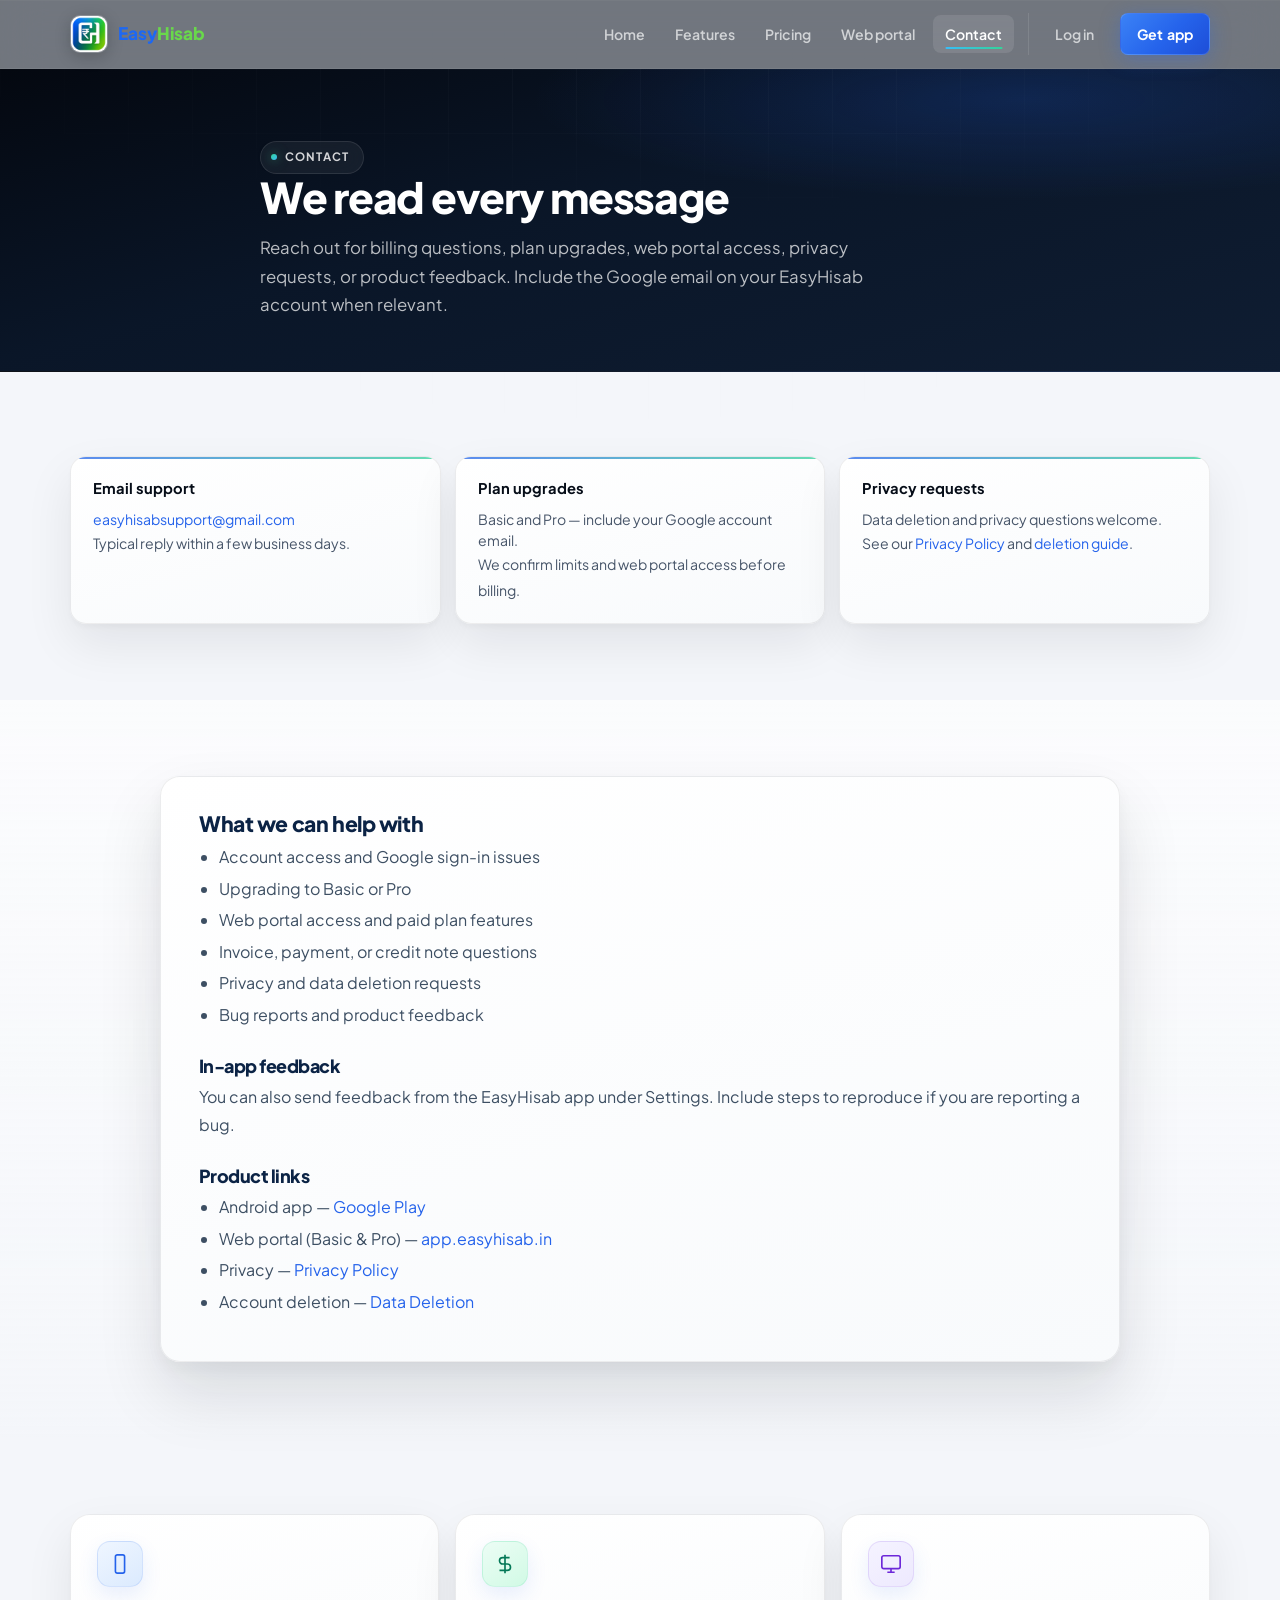
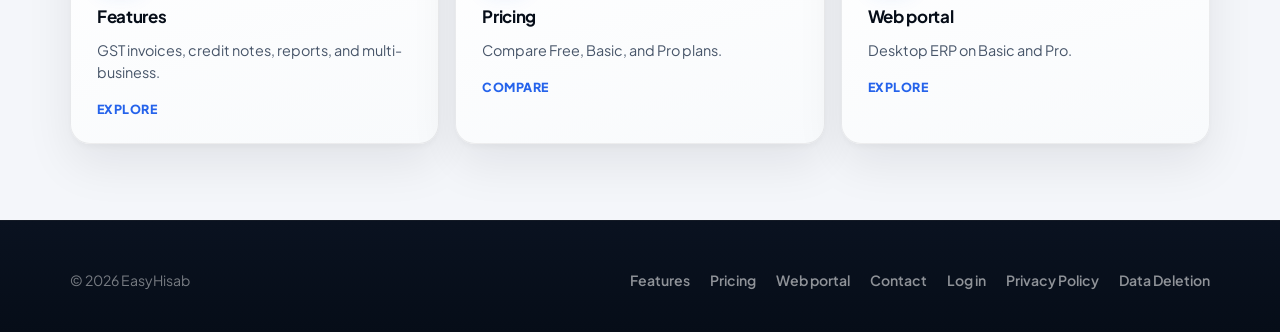
==== contact/index.html @ c4ecef11 "feat(site): add pricing, features, web portal, and contact marketing pages. Co-authored-by: Cursor <" ====
<!doctype html>
<html lang="en">
  <head>
    <meta charset="utf-8">
    <meta name="viewport" content="width=device-width, initial-scale=1">
    <title>Contact | EasyHisab — Support and sales</title>
    <meta
      name="description"
      content="Contact EasyHisab support for billing help, plan upgrades, web portal access, privacy requests, and product feedback."
    >
    <link rel="canonical" href="https://www.easyhisab.in/contact/">
    <meta property="og:site_name" content="EasyHisab">
    <meta property="og:url" content="https://www.easyhisab.in/contact/">
    <meta property="og:locale" content="en_IN">
    <meta property="og:title" content="Contact EasyHisab">
    <meta property="og:description" content="Support, upgrades, and feedback for EasyHisab GST billing.">
    <meta property="og:type" content="website">
    <meta property="og:image" content="https://www.easyhisab.in/assets/og-share.jpg">
    <link rel="icon" type="image/png" sizes="32x32" href="../assets/favicon-32.png">
    <link rel="icon" type="image/png" sizes="192x192" href="../assets/favicon.png">
    <link rel="apple-touch-icon" href="../assets/favicon.png">
    <meta name="theme-color" content="#060d18">
    <link rel="preconnect" href="https://fonts.googleapis.com">
    <link rel="preconnect" href="https://fonts.gstatic.com" crossorigin>
    <link
      href="https://fonts.googleapis.com/css2?family=Plus+Jakarta+Sans:ital,wght@0,400..800;1,400..800&display=swap"
      rel="stylesheet"
    >
    <link rel="stylesheet" href="../styles.css">
  </head>
  <body>
    <a class="skip-link" href="#main-content">Skip to main content</a>
    <header class="topbar">
      <div class="container topbar-inner">
        <div class="topbar-row">
          <a class="brand" href="../" aria-label="EasyHisab home">
            <span class="brand-mark">
              <img src="../assets/favicon.png" alt="">
            </span>
            <span class="brand-name" aria-hidden="true">
              <span class="brand-easy">Easy</span><span class="brand-hisab">Hisab</span>
            </span>
          </a>
          <button
            class="menu-toggle"
            type="button"
            aria-expanded="false"
            aria-controls="primary-nav"
            aria-label="Toggle navigation menu"
          >
            <span></span>
            <span></span>
            <span></span>
          </button>
        </div>
        <nav id="primary-nav" class="nav-links" aria-label="Primary">
          <a href="../">Home</a>
          <a href="../features/">Features</a>
          <a href="../pricing/">Pricing</a>
          <a href="../web-portal/">Web portal</a>
          <a href="../contact/" class="is-active" aria-current="page">Contact</a>
          <span class="nav-actions">
            <a class="nav-login" href="https://app.easyhisab.in/login">Log in</a>
            <a class="nav-cta" href="../#get-app">Get app</a>
          </span>
        </nav>
      </div>
    </header>

    <main id="main-content" class="marketing-page">
      <section class="page-hero">
        <div class="container page-hero-inner">
          <span class="eyebrow">Contact</span>
          <h1>We read every message</h1>
          <p class="page-hero-lead">
            Reach out for billing questions, plan upgrades, web portal access, privacy requests,
            or product feedback. Include the Google email on your EasyHisab account when relevant.
          </p>
        </div>
      </section>

      <section class="section">
        <div class="container info-card-grid">
          <article class="info-card">
            <strong>Email support</strong>
            <p>
              <a href="mailto:easyhisabsupport@gmail.com">easyhisabsupport@gmail.com</a>
            </p>
            <span>Typical reply within a few business days.</span>
          </article>
          <article class="info-card">
            <strong>Plan upgrades</strong>
            <p>Basic and Pro — include your Google account email.</p>
            <span>We confirm limits and web portal access before billing.</span>
          </article>
          <article class="info-card">
            <strong>Privacy requests</strong>
            <p>Data deletion and privacy questions welcome.</p>
            <span>See our <a href="../privacy-policy/">Privacy Policy</a> and <a href="../delete-account/">deletion guide</a>.</span>
          </article>
        </div>
      </section>

      <section class="section section--alt">
        <div class="container content-shell content-shell--wide">
          <h2>What we can help with</h2>
          <ul>
            <li>Account access and Google sign-in issues</li>
            <li>Upgrading to Basic or Pro</li>
            <li>Web portal access and paid plan features</li>
            <li>Invoice, payment, or credit note questions</li>
            <li>Privacy and data deletion requests</li>
            <li>Bug reports and product feedback</li>
          </ul>

          <h2>In-app feedback</h2>
          <p>
            You can also send feedback from the EasyHisab app under Settings. Include steps to reproduce
            if you are reporting a bug.
          </p>

          <h2>Product links</h2>
          <ul>
            <li>Android app — <a href="https://play.google.com/store/apps/details?id=com.easyhisab.billing">Google Play</a></li>
            <li>Web portal (Basic &amp; Pro) — <a href="https://app.easyhisab.in">app.easyhisab.in</a></li>
            <li>Privacy — <a href="../privacy-policy/">Privacy Policy</a></li>
            <li>Account deletion — <a href="../delete-account/">Data Deletion</a></li>
          </ul>
        </div>
      </section>

      <section class="section">
        <div class="container link-card-grid">
          <a class="link-card link-card--mobile" href="../features/">
            <span class="link-card-icon" aria-hidden="true">
              <svg viewBox="0 0 24 24" fill="none" stroke="currentColor" stroke-width="1.8"><rect x="7" y="2" width="10" height="20" rx="2"/><line x1="12" y1="18" x2="12" y2="18.01"/></svg>
            </span>
            <strong>Features</strong>
            <span>GST invoices, credit notes, reports, and multi-business.</span>
            <em class="link-card-arrow" aria-hidden="true">Explore</em>
          </a>
          <a class="link-card link-card--plans" href="../pricing/">
            <span class="link-card-icon" aria-hidden="true">
              <svg viewBox="0 0 24 24" fill="none" stroke="currentColor" stroke-width="1.8"><path d="M12 2v20M17 5H9.5a3.5 3.5 0 0 0 0 7h5a3.5 3.5 0 0 1 0 7H6"/></svg>
            </span>
            <strong>Pricing</strong>
            <span>Compare Free, Basic, and Pro plans.</span>
            <em class="link-card-arrow" aria-hidden="true">Compare</em>
          </a>
          <a class="link-card link-card--web" href="../web-portal/">
            <span class="link-card-icon" aria-hidden="true">
              <svg viewBox="0 0 24 24" fill="none" stroke="currentColor" stroke-width="1.8"><rect x="2" y="3" width="20" height="14" rx="2"/><line x1="8" y1="21" x2="16" y2="21"/><line x1="12" y1="17" x2="12" y2="21"/></svg>
            </span>
            <strong>Web portal</strong>
            <span>Desktop ERP on Basic and Pro.</span>
            <em class="link-card-arrow" aria-hidden="true">Explore</em>
          </a>
        </div>
      </section>
    </main>

    <footer>
      <div class="container footer-row">
        <span>&copy; <span id="year"></span> EasyHisab</span>
        <div class="footer-links">
          <a href="../features/">Features</a>
          <a href="../pricing/">Pricing</a>
          <a href="../web-portal/">Web portal</a>
          <a href="../contact/">Contact</a>
          <a href="https://app.easyhisab.in/login">Log in</a>
          <a href="../privacy-policy/">Privacy Policy</a>
          <a href="../delete-account/">Data Deletion</a>
        </div>
      </div>
    </footer>

    <script src="../js/site.js" defer></script>
  </body>
</html>
---- styles.css ----
:root {
  --bg: #f4f6fa;
  --bg-elevated: #fafbfc;
  --surface: #ffffff;
  --surface-muted: #f1f4f9;
  --text: #060d18;
  --muted: #475569;
  --subtle: #64748b;
  --border: rgba(6, 13, 24, 0.08);
  --border-strong: rgba(6, 13, 24, 0.12);
  --ink: #060d18;
  --navy: #0a1628;
  --navy-mid: #111f35;
  --primary: #2563eb;
  --primary-strong: #1e40af;
  --primary-soft: #eff6ff;
  --accent: #38bdf8;
  --accent-mint: #34d399;
  --green: #10b981;
  --green-soft: #ecfdf5;
  --gold: #d4a853;
  --radius-sm: 8px;
  --radius-md: 12px;
  --radius-lg: 16px;
  --radius-xl: 20px;
  --shadow-sm: 0 1px 2px rgba(6, 13, 24, 0.04), 0 8px 24px rgba(6, 13, 24, 0.04);
  --shadow-md: 0 4px 6px rgba(6, 13, 24, 0.03), 0 20px 48px rgba(6, 13, 24, 0.08);
  --shadow-lg: 0 8px 16px rgba(6, 13, 24, 0.04), 0 32px 64px rgba(6, 13, 24, 0.12);
  --shadow-glow: 0 0 0 1px rgba(255, 255, 255, 0.06) inset, 0 24px 80px rgba(37, 99, 235, 0.18);
  --shadow: var(--shadow-lg);
  --ease-premium: cubic-bezier(0.16, 1, 0.3, 1);
  --font-display: "Plus Jakarta Sans", Inter, system-ui, sans-serif;
}

*,
*::before,
*::after {
  box-sizing: border-box;
}

::selection {
  background: rgba(21, 96, 212, 0.2);
  color: var(--text);
}

@media (prefers-reduced-motion: no-preference) {
  html {
    scroll-behavior: smooth;
  }

  .btn:hover,
  .feature-card:hover {
    transform: translateY(-2px);
  }

  .btn-primary:hover {
    box-shadow:
      0 18px 36px rgba(21, 96, 212, 0.32),
      0 0 0 1px rgba(255, 255, 255, 0.12) inset;
  }
}

body {
  position: relative;
  margin: 0;
  font-family: var(--font-display);
  background: var(--bg);
  color: var(--text);
  line-height: 1.62;
  -webkit-font-smoothing: antialiased;
  text-rendering: optimizeLegibility;
}

body::before {
  content: "";
  position: fixed;
  inset: 0;
  pointer-events: none;
  z-index: -1;
  opacity: 0.35;
  background-image:
    linear-gradient(rgba(6, 13, 24, 0.025) 1px, transparent 1px),
    linear-gradient(90deg, rgba(6, 13, 24, 0.025) 1px, transparent 1px);
  background-size: 72px 72px;
  mask-image: radial-gradient(ellipse 90% 70% at 50% 0%, #000 20%, transparent 100%);
}

/* Keyboard-only: first Tab lands here; link is off-screen until :focus-visible. */
.skip-link {
  position: absolute;
  left: -9999px;
  top: auto;
  z-index: 100;
  width: 1px;
  height: 1px;
  margin: 0;
  padding: 0;
  overflow: hidden;
  clip-path: inset(50%);
  white-space: nowrap;
  border: 0;
}

.skip-link:focus {
  outline: none;
}

.skip-link:focus-visible {
  left: 12px;
  top: 12px;
  width: auto;
  height: auto;
  margin: 0;
  padding: 10px 16px;
  overflow: visible;
  clip-path: none;
  white-space: normal;
  border-radius: var(--radius-sm);
  background: var(--primary-strong);
  color: #ffffff;
  font-weight: 700;
  font-size: 0.88rem;
  box-shadow: var(--shadow-md);
  outline: 3px solid rgba(255, 255, 255, 0.95);
  outline-offset: 2px;
}

a {
  color: var(--primary);
  text-decoration: none;
}

a:hover {
  text-decoration: underline;
}

a:focus-visible,
button:focus-visible {
  outline: 3px solid rgba(21, 96, 212, 0.38);
  outline-offset: 3px;
  border-radius: var(--radius-sm);
}

.container {
  width: min(1140px, calc(100% - 40px));
  margin: 0 auto;
}

.topbar {
  position: sticky;
  top: 0;
  z-index: 20;
  background: rgba(6, 13, 24, 0.55);
  border-bottom: 1px solid rgba(255, 255, 255, 0.06);
  backdrop-filter: blur(20px) saturate(1.4);
  box-shadow: 0 1px 0 rgba(255, 255, 255, 0.04) inset;
  transition:
    background 0.35s var(--ease-premium),
    box-shadow 0.35s var(--ease-premium),
    border-color 0.25s ease;
}

.topbar.is-scrolled {
  background: rgba(6, 13, 24, 0.92);
  border-bottom-color: rgba(255, 255, 255, 0.08);
  box-shadow:
    0 1px 0 rgba(255, 255, 255, 0.06) inset,
    0 16px 48px rgba(0, 0, 0, 0.24);
}

.topbar-inner {
  min-height: 68px;
  display: flex;
  align-items: center;
  justify-content: space-between;
  gap: 16px;
}

.topbar-row {
  width: auto;
  display: flex;
  align-items: center;
  justify-content: flex-start;
  gap: 12px;
}

.brand {
  display: inline-flex;
  align-items: center;
  gap: 10px;
  color: #ffffff;
}

.brand:hover {
  text-decoration: none;
}

.brand-mark {
  width: 38px;
  height: 38px;
  display: inline-grid;
  place-items: center;
  border-radius: 10px;
  overflow: hidden;
  background: rgba(255, 255, 255, 0.08);
  border: 1px solid rgba(255, 255, 255, 0.1);
  box-shadow: 0 4px 16px rgba(0, 0, 0, 0.2);
}

.brand-mark img {
  width: 100%;
  height: 100%;
  object-fit: contain;
}

.brand-name {
  font-size: 1.08rem;
  font-weight: 900;
  line-height: 1;
}

.brand-easy {
  color: #1d68f3;
}

.brand-hisab {
  color: #69d84b;
}

.menu-toggle {
  display: none;
  width: 42px;
  height: 42px;
  align-items: center;
  justify-content: center;
  flex-direction: column;
  gap: 5px;
  border-radius: var(--radius-sm);
  border: 1px solid rgba(255, 255, 255, 0.12);
  background: rgba(255, 255, 255, 0.06);
  cursor: pointer;
  transition: background 0.2s ease, border-color 0.2s ease, box-shadow 0.2s ease;
}

.menu-toggle:hover {
  background: rgba(255, 255, 255, 0.1);
  box-shadow: 0 4px 16px rgba(0, 0, 0, 0.15);
}

.menu-toggle span {
  width: 18px;
  height: 2px;
  border-radius: 999px;
  background: rgba(255, 255, 255, 0.92);
}

.nav-links {
  width: auto;
  display: flex;
  align-items: center;
  justify-content: flex-start;
  gap: 4px 6px;
  font-size: 0.88rem;
  font-weight: 600;
}

.nav-links a {
  position: relative;
  padding: 8px 12px;
  color: rgba(255, 255, 255, 0.68);
  border-radius: 8px;
  transition: color 0.2s ease, background 0.2s ease;
}

.nav-links a:hover {
  color: #ffffff;
  text-decoration: none;
  background: rgba(255, 255, 255, 0.08);
}

.nav-links a.nav-cta {
  margin-left: 6px;
  padding: 9px 16px;
  color: #ffffff;
  background: linear-gradient(135deg, #3b82f6 0%, #2563eb 55%, #1d4ed8 100%);
  border: 1px solid rgba(255, 255, 255, 0.12);
  box-shadow: 0 4px 20px rgba(37, 99, 235, 0.35);
  font-weight: 700;
  letter-spacing: 0.01em;
}

.nav-links a.nav-cta:hover {
  background: linear-gradient(135deg, #60a5fa 0%, #3b82f6 55%, #2563eb 100%);
  box-shadow: 0 8px 28px rgba(37, 99, 235, 0.45);
}

.nav-links a.nav-cta::after {
  display: none;
}

.nav-actions {
  display: inline-flex;
  align-items: center;
  gap: 8px;
  margin-left: 8px;
  padding-left: 14px;
  border-left: 1px solid rgba(255, 255, 255, 0.1);
}

.nav-login {
  padding: 8px 12px;
  color: rgba(255, 255, 255, 0.82);
  font-weight: 600;
}

.nav-login:hover {
  color: #ffffff;
  background: rgba(255, 255, 255, 0.06);
}

.nav-login::after {
  display: none;
}

@media (prefers-reduced-motion: no-preference) {
  .nav-links a::after {
    content: "";
    position: absolute;
    left: 50%;
    bottom: 4px;
    width: 0;
    height: 2px;
    border-radius: 99px;
    background: linear-gradient(90deg, var(--accent), var(--accent-mint));
    transform: translateX(-50%);
    transition: width 0.22s ease;
  }

  .nav-links a:hover::after,
  .nav-links a.is-active::after {
    width: calc(100% - 24px);
  }

  .nav-links a.nav-cta::after,
  .nav-links a.nav-login::after {
    display: none;
  }
}

.nav-links a.is-active {
  color: #ffffff;
  background: rgba(255, 255, 255, 0.1);
}

.hero {
  position: relative;
  min-height: calc(100vh - 68px);
  overflow: hidden;
  isolation: isolate;
  display: grid;
  align-items: center;
  background:
    radial-gradient(ellipse 90% 70% at 85% 15%, rgba(37, 99, 235, 0.22), transparent 55%),
    radial-gradient(ellipse 60% 50% at 10% 90%, rgba(52, 211, 153, 0.1), transparent 50%),
    radial-gradient(ellipse 40% 30% at 50% 50%, rgba(56, 189, 248, 0.06), transparent 60%),
    linear-gradient(165deg, #040810 0%, #0a1628 38%, #0f1d32 72%, #0a1220 100%);
  border-bottom: 1px solid rgba(255, 255, 255, 0.04);
}

.hero::before {
  content: "";
  position: absolute;
  pointer-events: none;
  inset: 0;
  background-image:
    linear-gradient(rgba(255, 255, 255, 0.03) 1px, transparent 1px),
    linear-gradient(90deg, rgba(255, 255, 255, 0.03) 1px, transparent 1px);
  background-size: 64px 64px;
  mask-image: radial-gradient(ellipse 80% 60% at 50% 30%, #000 10%, transparent 75%);
  z-index: 0;
}

.hero::after {
  content: "";
  position: absolute;
  inset: auto 0 0;
  height: 160px;
  background: linear-gradient(180deg, transparent, var(--bg));
  z-index: 1;
}

.hero-content {
  position: relative;
  z-index: 2;
  padding: 80px 0 96px;
}

.hero-content > * {
  max-width: 670px;
}

.eyebrow {
  display: inline-flex;
  align-items: center;
  gap: 8px;
  width: fit-content;
  min-height: 32px;
  padding: 6px 14px 6px 10px;
  border-radius: 999px;
  background: rgba(255, 255, 255, 0.06);
  border: 1px solid rgba(255, 255, 255, 0.1);
  color: rgba(255, 255, 255, 0.82);
  font-size: 0.72rem;
  font-weight: 700;
  letter-spacing: 0.1em;
  text-transform: uppercase;
  backdrop-filter: blur(12px);
}

.eyebrow::before {
  content: "";
  width: 6px;
  height: 6px;
  border-radius: 50%;
  background: linear-gradient(135deg, var(--accent-mint), var(--accent));
  box-shadow: 0 0 12px rgba(52, 211, 153, 0.6);
}

.section-kicker {
  display: block;
  width: fit-content;
  margin-bottom: 12px;
  padding: 0;
  background: none;
  border: none;
  box-shadow: none;
  color: var(--primary);
  font-size: 0.72rem;
  font-weight: 800;
  letter-spacing: 0.14em;
  text-transform: uppercase;
}

.headline-accent {
  background: linear-gradient(135deg, #93c5fd 0%, #34d399 50%, #67e8f9 100%);
  -webkit-background-clip: text;
  background-clip: text;
  color: transparent;
}

.hero h1 {
  color: #ffffff;
}

.hero p {
  color: rgba(255, 255, 255, 0.72);
  font-size: 1.08rem;
  line-height: 1.7;
}

h1 {
  margin-bottom: 20px;
  color: var(--ink);
  font-size: clamp(2.35rem, 6.2vw, 3.65rem);
  line-height: 1.02;
  letter-spacing: -0.035em;
  font-weight: 800;
  max-width: 780px;
  text-wrap: balance;
}

h2 {
  margin-bottom: 14px;
  color: var(--ink);
  font-size: clamp(1.65rem, 3.6vw, 2.55rem);
  line-height: 1.06;
  letter-spacing: -0.028em;
  font-weight: 800;
  text-wrap: balance;
}

h3 {
  margin-bottom: 8px;
  color: #102033;
  font-size: 1.08rem;
  line-height: 1.28;
  font-weight: 700;
}

.hero p,
.section-head p,
.workflow p,
.reports-band p,
.final-cta p {
  font-size: 1.05rem;
  max-width: 62ch;
  line-height: 1.65;
}

.section-head p,
.workflow p,
.final-cta p {
  color: var(--muted);
}

.section-head > p {
  max-width: 56ch;
}

.cta-row {
  margin-top: 28px;
  display: flex;
  flex-wrap: wrap;
  align-items: center;
  gap: 12px;
}

/* Official Google Play badge — do not crop, recolor, or distort (Google brand guidelines). */
.play-badge-link {
  display: inline-block;
  line-height: 0;
  border-radius: var(--radius-sm);
  transition: opacity 0.2s ease;
}

.play-badge-link:hover {
  text-decoration: none;
  opacity: 0.92;
}

.play-badge-link:focus-visible {
  outline: 3px solid rgba(21, 96, 212, 0.38);
  outline-offset: 4px;
}

.play-badge {
  display: block;
  height: 60px;
  width: auto;
  max-width: min(100%, 200px);
}

.btn {
  display: inline-flex;
  align-items: center;
  justify-content: center;
  min-height: 48px;
  padding: 12px 22px;
  border-radius: var(--radius-md);
  border: 1px solid transparent;
  font-weight: 700;
  font-size: 0.95rem;
  letter-spacing: 0.01em;
  transition:
    transform 0.2s cubic-bezier(0.22, 1, 0.36, 1),
    box-shadow 0.2s ease,
    background 0.2s ease,
    border-color 0.2s ease;
}

.btn:hover {
  text-decoration: none;
}

.btn-primary {
  color: #ffffff;
  background: linear-gradient(135deg, #3b82f6 0%, #2563eb 50%, #1d4ed8 100%);
  box-shadow:
    0 4px 16px rgba(37, 99, 235, 0.4),
    0 0 0 1px rgba(255, 255, 255, 0.1) inset;
}

.btn-secondary {
  color: #ffffff;
  background: rgba(255, 255, 255, 0.06);
  border-color: rgba(255, 255, 255, 0.14);
  box-shadow: 0 4px 20px rgba(0, 0, 0, 0.15);
  backdrop-filter: blur(8px);
}

.btn-secondary:hover {
  background: rgba(255, 255, 255, 0.1);
  border-color: rgba(255, 255, 255, 0.22);
}

.section .btn-secondary,
.content-shell .btn-secondary,
.pricing-card .btn-secondary,
.cta-band .btn-secondary,
.marketing-page .page-hero-actions .btn-secondary {
  color: var(--primary-strong);
  background: var(--surface);
  border-color: var(--border-strong);
  box-shadow: var(--shadow-sm);
  backdrop-filter: none;
}

.section .btn-secondary:hover,
.content-shell .btn-secondary:hover,
.pricing-card .btn-secondary:hover,
.marketing-page .page-hero-actions .btn-secondary:hover {
  background: var(--primary-soft);
  border-color: rgba(37, 99, 235, 0.2);
}

.hero-points {
  margin-top: 28px;
  display: flex;
  flex-wrap: wrap;
  gap: 10px;
}

.hero-points span {
  min-height: 34px;
  display: inline-flex;
  align-items: center;
  padding: 7px 14px;
  color: rgba(255, 255, 255, 0.78);
  background: rgba(255, 255, 255, 0.05);
  border: 1px solid rgba(255, 255, 255, 0.08);
  border-radius: 999px;
  font-size: 0.78rem;
  font-weight: 600;
  letter-spacing: 0.01em;
  backdrop-filter: blur(10px);
}

.trust-ledger {
  position: relative;
  z-index: 3;
  margin-top: -48px;
}

.ledger-grid {
  display: grid;
  grid-template-columns: repeat(4, minmax(0, 1fr));
  gap: 14px;
}

.ledger-card {
  position: relative;
  min-width: 0;
  padding: 22px 22px 24px;
  background: linear-gradient(165deg, #ffffff 0%, #f8fafc 100%);
  border: 1px solid rgba(6, 13, 24, 0.07);
  border-radius: var(--radius-lg);
  box-shadow: var(--shadow-md);
  transition:
    transform 0.28s var(--ease-premium),
    box-shadow 0.28s ease,
    border-color 0.22s ease;
}

.ledger-card::after {
  content: "";
  position: absolute;
  inset: 0;
  border-radius: inherit;
  background: linear-gradient(135deg, rgba(37, 99, 235, 0.04), transparent 55%);
  pointer-events: none;
}

.ledger-card:hover {
  transform: translateY(-3px);
  box-shadow: var(--shadow-lg);
  border-color: rgba(37, 99, 235, 0.14);
}

.ledger-icon {
  display: inline-flex;
  align-items: center;
  justify-content: center;
  width: 44px;
  height: 44px;
  margin-bottom: 16px;
  border-radius: 13px;
  color: var(--primary);
  background: linear-gradient(145deg, #eff6ff, #dbeafe);
  border: 1px solid rgba(37, 99, 235, 0.12);
  box-shadow: 0 8px 20px rgba(37, 99, 235, 0.12);
}

.ledger-icon svg {
  width: 22px;
  height: 22px;
}

.ledger-icon--mint {
  color: #059669;
  background: linear-gradient(145deg, #ecfdf5, #d1fae5);
  border-color: rgba(16, 185, 129, 0.15);
  box-shadow: 0 8px 20px rgba(16, 185, 129, 0.12);
}

.ledger-icon--violet {
  color: #6d28d9;
  background: linear-gradient(145deg, #f5f3ff, #ede9fe);
  border-color: rgba(109, 40, 217, 0.12);
  box-shadow: 0 8px 20px rgba(109, 40, 217, 0.1);
}

.ledger-icon--gold {
  color: #b45309;
  background: linear-gradient(145deg, #fffbeb, #fef3c7);
  border-color: rgba(180, 83, 9, 0.12);
  box-shadow: 0 8px 20px rgba(180, 83, 9, 0.1);
}

.ledger-kicker,
.ledger-card span.ledger-kicker {
  display: block;
  margin-bottom: 8px;
  color: var(--primary);
  font-size: 0.68rem;
  font-weight: 800;
  letter-spacing: 0.12em;
  text-transform: uppercase;
}

.ledger-card strong {
  display: block;
  color: var(--ink);
  font-size: 1.02rem;
  line-height: 1.25;
  letter-spacing: -0.02em;
}

.ledger-card small {
  display: block;
  margin-top: 8px;
  color: var(--muted);
  font-size: 0.84rem;
  line-height: 1.45;
}

.hero-scene {
  position: absolute;
  right: max(18px, calc((100vw - 1140px) / 2));
  bottom: 22px;
  width: min(430px, 36vw);
  z-index: 1;
  will-change: transform;
  filter: drop-shadow(0 32px 64px rgba(0, 0, 0, 0.45));
}

@media (prefers-reduced-motion: reduce) {
  .hero-scene {
    will-change: auto;
  }
}

html.motion-safe .reveal-on-scroll {
  opacity: 0;
  transform: translate3d(0, 26px, 0);
  transition:
    opacity 0.75s var(--ease-premium) var(--reveal-delay, 0s),
    transform 0.75s var(--ease-premium) var(--reveal-delay, 0s);
}

html.motion-safe .reveal-on-scroll.is-revealed {
  opacity: 1;
  transform: translate3d(0, 0, 0);
}

.phone-frame {
  position: relative;
  width: 100%;
  aspect-ratio: 9 / 18.5;
  padding: 11px;
  border-radius: 44px;
  background:
    linear-gradient(145deg, rgba(255, 255, 255, 0.1) 0%, transparent 40%),
    linear-gradient(165deg, #1e293b 0%, #0f172a 42%, #020617 100%);
  box-shadow:
    0 48px 96px rgba(0, 0, 0, 0.55),
    0 0 80px rgba(37, 99, 235, 0.15),
    0 0 0 1px rgba(255, 255, 255, 0.08) inset;
  transform: rotate(2deg);
}

.phone-frame::before {
  content: "";
  position: absolute;
  top: 11px;
  left: 50%;
  width: 100px;
  height: 26px;
  border-radius: 999px;
  background: linear-gradient(180deg, #0a1422 0%, #152a45 100%);
  box-shadow:
    inset 0 1px 0 rgba(255, 255, 255, 0.06),
    0 4px 12px rgba(0, 0, 0, 0.35);
  transform: translateX(-50%);
  z-index: 2;
}

.phone-frame::after {
  content: "";
  position: absolute;
  left: 3px;
  top: 22%;
  width: 3px;
  height: 56px;
  border-radius: 99px;
  background: linear-gradient(180deg, #243a52, #152a45);
  opacity: 0.85;
  z-index: 1;
}

.phone-screen {
  position: relative;
  display: flex;
  flex-direction: column;
  height: 100%;
  overflow: hidden;
  padding: 36px 12px 10px;
  border-radius: 32px;
  background:
    radial-gradient(120% 45% at 50% -15%, rgba(21, 96, 212, 0.06), transparent 55%),
    linear-gradient(180deg, #fbfcff 0%, #f0f5fc 45%, #e6eef8 100%);
  border: 1px solid rgba(255, 255, 255, 0.55);
  box-shadow: inset 0 0 0 1px rgba(255, 255, 255, 0.35);
}

.phone-screen::after {
  content: "";
  position: absolute;
  inset: 0;
  border-radius: inherit;
  pointer-events: none;
  box-shadow: inset 0 0 40px rgba(12, 24, 41, 0.04);
  z-index: 0;
}

.phone-status {
  position: relative;
  z-index: 1;
  flex-shrink: 0;
  display: flex;
  align-items: center;
  justify-content: space-between;
  padding: 0 6px 8px;
  font-size: 0.7rem;
  font-weight: 750;
  letter-spacing: 0.02em;
  color: #0c1829;
}

.phone-status-time {
  font-variant-numeric: tabular-nums;
}

.phone-status-tray {
  display: flex;
  align-items: center;
  gap: 6px;
}

.phone-signal {
  display: inline-flex;
  gap: 2px;
  align-items: flex-end;
  height: 9px;
}

.phone-signal i {
  display: block;
  width: 3px;
  border-radius: 1px;
  background: #0c1829;
  opacity: 0.88;
}

.phone-signal i:nth-child(1) {
  height: 4px;
  opacity: 0.45;
}

.phone-signal i:nth-child(2) {
  height: 6px;
}

.phone-signal i:nth-child(3) {
  height: 8px;
}

.phone-battery {
  width: 22px;
  height: 10px;
  border-radius: 3px;
  border: 1.5px solid #0c1829;
  position: relative;
  opacity: 0.9;
}

.phone-battery::before {
  content: "";
  position: absolute;
  right: -3px;
  top: 2px;
  width: 2px;
  height: 4px;
  border-radius: 0 1px 1px 0;
  background: #0c1829;
}

.phone-battery::after {
  content: "";
  position: absolute;
  inset: 2px 3px 2px 2px;
  border-radius: 1px;
  background: linear-gradient(90deg, #1d9a52, #1560d4);
}

.phone-scroll {
  position: relative;
  z-index: 1;
  flex: 1;
  min-height: 0;
  overflow: hidden;
  display: flex;
  flex-direction: column;
  gap: 10px;
  padding-bottom: 4px;
  mask-image: linear-gradient(180deg, #000 0%, #000 94%, transparent 100%);
}

.phone-section-label {
  margin: 2px 0 0;
  padding: 0 2px;
  font-size: 0.62rem;
  font-weight: 800;
  letter-spacing: 0.1em;
  text-transform: uppercase;
  color: var(--subtle);
}

.app-header,
.business-tile,
.invoice-card,
.stats-row span {
  background: rgba(255, 255, 255, 0.94);
  border: 1px solid rgba(15, 36, 59, 0.07);
  box-shadow:
    0 1px 0 rgba(255, 255, 255, 0.9) inset,
    0 6px 16px rgba(15, 36, 59, 0.05);
}

.app-header {
  display: flex;
  align-items: center;
  justify-content: space-between;
  gap: 10px;
  min-height: 46px;
  padding: 8px 12px;
  border-radius: var(--radius-md);
  color: #0b2345;
}

.app-header-main {
  min-width: 0;
}

.app-header-title {
  display: block;
  font-weight: 800;
  font-size: 0.82rem;
  letter-spacing: -0.02em;
  line-height: 1.2;
}

.app-header-sub {
  display: block;
  margin-top: 2px;
  font-size: 0.58rem;
  font-weight: 700;
  color: var(--subtle);
  letter-spacing: 0.02em;
}

.app-header-bell {
  position: relative;
  flex-shrink: 0;
  width: 28px;
  height: 28px;
  border-radius: 999px;
  background: rgba(255, 255, 255, 0.65);
  border: 1px solid rgba(15, 36, 59, 0.08);
}

.app-header-bell::before {
  content: "";
  position: absolute;
  left: 50%;
  top: 46%;
  transform: translate(-50%, -50%);
  width: 11px;
  height: 12px;
  border-radius: 6px 6px 2px 2px;
  border: 1.5px solid var(--primary-strong);
  border-top: 0;
}

.app-header-bell::after {
  content: "";
  position: absolute;
  left: 50%;
  top: 22%;
  transform: translateX(-50%);
  width: 5px;
  height: 3px;
  border-radius: 99px 99px 0 0;
  border: 1.5px solid var(--primary-strong);
  border-bottom: 0;
}

.app-header-bell-dot {
  position: absolute;
  top: 4px;
  right: 4px;
  width: 7px;
  height: 7px;
  border-radius: 999px;
  background: #e25555;
  border: 1.5px solid #fff;
}

.hero-metric {
  padding: 12px 12px 10px;
  border-radius: var(--radius-md);
  color: #ffffff;
  background:
    radial-gradient(ellipse 120% 90% at 10% 0%, rgba(120, 200, 255, 0.28), transparent 55%),
    linear-gradient(145deg, #0d7a62 0%, #1560d4 52%, #0a3478 100%);
  border: 1px solid rgba(255, 255, 255, 0.14);
  box-shadow: 0 10px 24px rgba(10, 52, 120, 0.22);
}

.hero-metric span,
.hero-metric strong,
.hero-metric em {
  display: block;
}

.hero-metric span {
  font-size: 0.6rem;
  font-weight: 800;
  letter-spacing: 0.08em;
  text-transform: uppercase;
  opacity: 0.88;
}

.hero-metric strong {
  margin-top: 4px;
  font-size: 1.28rem;
  font-weight: 800;
  letter-spacing: -0.03em;
  font-variant-numeric: tabular-nums;
}

.hero-metric em {
  margin-top: 6px;
  padding: 4px 8px;
  width: fit-content;
  border-radius: 999px;
  font-size: 0.58rem;
  font-style: normal;
  font-weight: 800;
  color: #fff8e8;
  background: rgba(255, 255, 255, 0.14);
  border: 1px solid rgba(255, 255, 255, 0.22);
}

.kpi-row {
  display: grid;
  grid-template-columns: repeat(3, 1fr);
  gap: 6px;
}

.kpi-row span {
  padding: 8px 6px;
  border-radius: var(--radius-sm);
  text-align: center;
  font-size: 0.58rem;
  font-weight: 700;
  color: var(--subtle);
  background: rgba(255, 255, 255, 0.94);
  border: 1px solid rgba(15, 36, 59, 0.07);
}

.kpi-row b {
  display: block;
  margin-bottom: 2px;
  color: var(--primary-strong);
  font-size: 0.72rem;
  font-weight: 800;
  font-variant-numeric: tabular-nums;
}

.business-tile {
  display: flex;
  align-items: center;
  gap: 11px;
  min-height: 64px;
  padding: 10px 11px;
  border-radius: var(--radius-md);
}

.business-avatar {
  flex-shrink: 0;
  width: 42px;
  height: 42px;
  border-radius: 12px;
  padding: 2px;
  background: linear-gradient(135deg, #1560d4, #1d9a52);
  box-shadow: 0 6px 14px rgba(21, 96, 212, 0.22);
}

.business-avatar img {
  display: block;
  width: 100%;
  height: 100%;
  border-radius: 10px;
  object-fit: contain;
  background: #fff;
}

.business-copy {
  min-width: 0;
}

.business-copy strong,
.business-copy span {
  display: block;
}

.business-copy strong {
  color: #0b2345;
  font-size: 0.86rem;
  font-weight: 800;
  line-height: 1.2;
  letter-spacing: -0.02em;
}

.business-copy span {
  margin-top: 2px;
  color: var(--subtle);
  font-size: 0.68rem;
}

.stats-row {
  display: grid;
  grid-template-columns: 1fr 1fr;
  gap: 8px;
}

.stats-row span {
  padding: 10px 10px;
  border-radius: var(--radius-md);
  color: var(--subtle);
  font-size: 0.65rem;
  line-height: 1.35;
}

.stats-row strong {
  display: block;
  color: var(--primary-strong);
  font-size: 0.92rem;
  font-weight: 800;
  letter-spacing: -0.02em;
}

.invoice-card {
  position: relative;
  padding: 11px 11px 10px;
  border-radius: var(--radius-md);
  border-left: 3px solid transparent;
}

.invoice-card--pending {
  border-left-color: #e8a42e;
}

.invoice-card--paid {
  border-left-color: #1d9a52;
}

.invoice-card-head {
  display: flex;
  align-items: center;
  justify-content: space-between;
  gap: 8px;
  margin-bottom: 4px;
}

.invoice-no {
  font-size: 0.65rem;
  font-weight: 800;
  letter-spacing: 0.04em;
  color: var(--primary);
  text-transform: uppercase;
}

.invoice-badge {
  padding: 2px 7px;
  border-radius: 6px;
  font-size: 0.58rem;
  font-weight: 800;
  letter-spacing: 0.04em;
  text-transform: uppercase;
}

.invoice-badge--draft {
  color: #8a5a00;
  background: #fff7e6;
  border: 1px solid rgba(232, 164, 46, 0.35);
}

.invoice-badge--issued {
  color: #0a3478;
  background: var(--primary-soft);
  border: 1px solid rgba(21, 96, 212, 0.15);
}

.invoice-party {
  display: block;
  margin: 0 0 6px;
  color: #0c1829;
  font-size: 0.84rem;
  font-weight: 800;
  letter-spacing: -0.02em;
}

.invoice-lines {
  display: flex;
  flex-direction: column;
  gap: 3px;
  margin-bottom: 8px;
  padding: 6px 0 2px;
  border-top: 1px dashed rgba(15, 36, 59, 0.1);
}

.invoice-line {
  display: flex;
  justify-content: space-between;
  align-items: baseline;
  gap: 8px;
  font-size: 0.62rem;
  color: var(--muted);
}

.invoice-line span:last-child {
  font-weight: 750;
  font-variant-numeric: tabular-nums;
  color: #0c1829;
}

.invoice-note {
  margin: 0 0 8px;
  font-size: 0.62rem;
  color: var(--muted);
  line-height: 1.35;
}

.invoice-meta {
  display: flex;
  align-items: center;
  justify-content: space-between;
  gap: 8px;
  padding-top: 2px;
}

.invoice-meta b {
  font-size: 0.9rem;
  font-weight: 800;
  font-variant-numeric: tabular-nums;
  color: #0b2345;
  letter-spacing: -0.02em;
}

.invoice-meta em {
  display: inline-flex;
  align-items: center;
  min-height: 22px;
  padding: 3px 9px;
  border-radius: 999px;
  font-size: 0.62rem;
  font-style: normal;
  font-weight: 800;
}

.invoice-meta em.pending {
  color: #7a5200;
  background: linear-gradient(135deg, #fff8e8, #fff3d6);
  border: 1px solid rgba(232, 164, 46, 0.35);
}

.invoice-meta em.paid {
  color: #0f6b36;
  background: linear-gradient(135deg, #ecfdf3, var(--green-soft));
  border: 1px solid rgba(29, 154, 82, 0.22);
}

.bottom-nav {
  position: relative;
  z-index: 2;
  flex-shrink: 0;
  margin-top: auto;
  display: grid;
  grid-template-columns: repeat(5, 1fr);
  align-items: end;
  gap: 2px;
  padding: 8px 6px 6px;
  border-radius: 22px;
  font-size: 0.58rem;
  font-weight: 750;
  color: var(--muted);
  text-align: center;
  background: rgba(255, 255, 255, 0.78);
  border: 1px solid rgba(15, 36, 59, 0.08);
  box-shadow:
    0 -12px 32px rgba(15, 36, 59, 0.06),
    0 1px 0 rgba(255, 255, 255, 0.95) inset;
  -webkit-backdrop-filter: blur(10px);
  backdrop-filter: blur(10px);
}

.bottom-nav span:not(.bottom-nav-fab) {
  padding-bottom: 4px;
}

.bottom-nav span.is-active {
  color: var(--primary-strong);
  position: relative;
}

.bottom-nav span.is-active::after {
  content: "";
  position: absolute;
  left: 50%;
  bottom: 0;
  transform: translateX(-50%);
  width: 18px;
  height: 3px;
  border-radius: 99px;
  background: linear-gradient(90deg, var(--primary), #2aab6f);
}

.bottom-nav-fab {
  display: grid;
  place-items: center;
  width: 48px;
  height: 48px;
  margin: -18px auto 0;
  padding: 0;
  border-radius: 999px;
  background: linear-gradient(155deg, #1a6ee8, var(--primary-strong));
  border: 3px solid rgba(255, 255, 255, 0.95);
  box-shadow:
    0 12px 28px rgba(21, 96, 212, 0.38),
    0 0 0 1px rgba(21, 96, 212, 0.2) inset;
}

.bottom-nav-fab img {
  width: 24px;
  height: 24px;
  border-radius: 6px;
  object-fit: contain;
}

.section {
  padding: 76px 0;
}

.product-strip {
  padding: 48px 0;
  background: linear-gradient(180deg, var(--surface) 0%, var(--bg) 100%);
  border-block: 1px solid rgba(6, 13, 24, 0.05);
}

.strip-grid {
  display: grid;
  grid-template-columns: repeat(6, minmax(0, 1fr));
  gap: 12px;
}

.strip-tile {
  position: relative;
  min-width: 0;
  padding: 18px 16px 20px;
  background: var(--surface);
  border: 1px solid rgba(6, 13, 24, 0.06);
  border-radius: var(--radius-lg);
  box-shadow: var(--shadow-sm);
  transition:
    transform 0.25s var(--ease-premium),
    box-shadow 0.25s ease,
    border-color 0.2s ease;
}

.strip-tile:hover {
  transform: translateY(-2px);
  box-shadow: var(--shadow-md);
  border-color: rgba(37, 99, 235, 0.12);
}

.strip-tile-icon {
  display: inline-flex;
  align-items: center;
  justify-content: center;
  min-width: 38px;
  height: 28px;
  margin-bottom: 12px;
  padding: 0 8px;
  border-radius: 8px;
  background: linear-gradient(135deg, #eff6ff, #dbeafe);
  color: var(--primary-strong);
  font-size: 0.62rem;
  font-weight: 800;
  letter-spacing: 0.08em;
}

.strip-tile-icon--mint {
  background: linear-gradient(135deg, #ecfdf5, #d1fae5);
  color: #047857;
}

.strip-tile-icon--violet {
  background: linear-gradient(135deg, #f5f3ff, #ede9fe);
  color: #6d28d9;
}

.strip-tile-icon--gold {
  background: linear-gradient(135deg, #fffbeb, #fef3c7);
  color: #b45309;
}

.strip-tile strong,
.strip-tile span {
  display: block;
}

.strip-tile strong {
  color: var(--ink);
  font-size: 0.95rem;
  font-weight: 800;
  letter-spacing: -0.02em;
}

.strip-tile span:last-child {
  margin-top: 6px;
  color: var(--muted);
  font-size: 0.82rem;
  line-height: 1.45;
}

.app-showcase {
  padding-top: 72px;
  background: var(--bg);
  border-bottom: 1px solid rgba(6, 13, 24, 0.05);
}

.showcase-grid {
  display: grid;
  grid-template-columns: repeat(3, minmax(0, 1fr));
  gap: 18px;
}

.showcase-card {
  position: relative;
  display: flex;
  flex-direction: column;
  gap: 10px;
  min-height: 100%;
  padding: 22px 22px 20px;
  background: linear-gradient(180deg, #ffffff 0%, #f8fafc 100%);
  border: 1px solid rgba(6, 13, 24, 0.07);
  border-radius: var(--radius-xl);
  box-shadow: var(--shadow-md);
  overflow: hidden;
  transition: transform 0.28s var(--ease-premium), box-shadow 0.28s ease, border-color 0.22s ease;
}

.showcase-card::before {
  content: "";
  position: absolute;
  top: 0;
  left: 0;
  right: 0;
  height: 3px;
  background: linear-gradient(90deg, var(--primary), var(--accent-mint));
  opacity: 0.85;
}

.showcase-card--invoice::before {
  background: linear-gradient(90deg, #6366f1, var(--primary));
}

.showcase-card--reports::before {
  background: linear-gradient(90deg, var(--accent-mint), #14b8a6);
}

.showcase-card:hover {
  transform: translateY(-5px);
  box-shadow: var(--shadow-lg);
  border-color: rgba(37, 99, 235, 0.14);
}

.showcase-card-head {
  display: flex;
  align-items: center;
  justify-content: space-between;
  gap: 10px;
}

.showcase-tag {
  display: inline-flex;
  padding: 4px 9px;
  border-radius: 999px;
  background: rgba(37, 99, 235, 0.08);
  color: var(--primary-strong);
  font-size: 0.62rem;
  font-weight: 800;
  letter-spacing: 0.08em;
  text-transform: uppercase;
}

.showcase-card--reports .showcase-tag {
  background: rgba(16, 185, 129, 0.1);
  color: #047857;
}

.showcase-card h3 {
  margin: 0;
  font-size: 1.05rem;
  letter-spacing: -0.02em;
}

.showcase-card p {
  margin: 0;
  flex: 1;
  color: var(--muted);
  font-size: 0.9rem;
}

.showcase-screen {
  display: flex;
  flex-direction: column;
  gap: 8px;
  margin-top: 4px;
  padding: 14px;
  border-radius: var(--radius-md);
  background:
    linear-gradient(180deg, rgba(255, 255, 255, 0.95) 0%, #eef2f7 100%);
  border: 1px solid rgba(6, 13, 24, 0.08);
  box-shadow:
    inset 0 1px 0 rgba(255, 255, 255, 0.9),
    0 10px 30px rgba(6, 13, 24, 0.06);
}

.showcase-bar {
  display: flex;
  align-items: center;
  justify-content: space-between;
  gap: 8px;
  padding: 8px 10px;
  border-radius: var(--radius-sm);
  background: var(--surface);
  border: 1px solid var(--border);
}

.showcase-bar strong {
  font-size: 0.78rem;
  letter-spacing: -0.02em;
}

.showcase-bell {
  position: relative;
  width: 22px;
  height: 22px;
  border-radius: 999px;
  background: var(--primary-soft);
}

.showcase-bell i {
  position: absolute;
  top: 3px;
  right: 3px;
  width: 6px;
  height: 6px;
  border-radius: 999px;
  background: #e25555;
}

.showcase-hero-metric {
  padding: 12px;
  border-radius: var(--radius-sm);
  color: #fff;
  background: linear-gradient(145deg, #0d7a62, #1560d4 55%, #0a3478);
}

.showcase-hero-metric span,
.showcase-hero-metric strong {
  display: block;
}

.showcase-hero-metric span {
  font-size: 0.58rem;
  font-weight: 800;
  letter-spacing: 0.08em;
  text-transform: uppercase;
  opacity: 0.9;
}

.showcase-hero-metric strong {
  margin-top: 4px;
  font-size: 1.1rem;
  font-variant-numeric: tabular-nums;
}

.showcase-kpis {
  display: grid;
  grid-template-columns: repeat(3, 1fr);
  gap: 6px;
}

.showcase-kpis span {
  padding: 8px 4px;
  text-align: center;
  font-size: 0.56rem;
  color: var(--muted);
  background: var(--surface);
  border: 1px solid var(--border);
  border-radius: var(--radius-sm);
}

.showcase-kpis b {
  display: block;
  margin-bottom: 2px;
  color: var(--primary-strong);
  font-size: 0.68rem;
}

.showcase-doc-head {
  display: flex;
  align-items: center;
  justify-content: space-between;
  gap: 8px;
  padding-bottom: 6px;
  border-bottom: 1px dashed var(--border-strong);
}

.showcase-doc-head span {
  font-size: 0.58rem;
  font-weight: 800;
  letter-spacing: 0.1em;
  text-transform: uppercase;
  color: var(--subtle);
}

.showcase-doc-head strong {
  font-size: 0.78rem;
  color: var(--primary);
}

.showcase-doc-line {
  display: flex;
  justify-content: space-between;
  gap: 8px;
  font-size: 0.68rem;
  color: var(--muted);
}

.showcase-doc-line span:last-child {
  font-weight: 750;
  font-variant-numeric: tabular-nums;
  color: var(--text);
}

.showcase-doc-line--muted {
  opacity: 0.72;
  font-style: italic;
}

.showcase-doc-total {
  display: flex;
  justify-content: space-between;
  align-items: baseline;
  margin-top: 4px;
  padding-top: 8px;
  border-top: 1px solid var(--border);
  font-size: 0.72rem;
  color: var(--muted);
}

.showcase-doc-total strong {
  font-size: 0.92rem;
  color: var(--primary-strong);
  font-variant-numeric: tabular-nums;
}

.showcase-export {
  margin-top: 4px;
  padding: 10px 12px;
  text-align: center;
  border-radius: var(--radius-sm);
  font-size: 0.72rem;
  font-weight: 800;
  color: #ffffff;
  background: linear-gradient(135deg, var(--primary), var(--primary-strong));
  box-shadow: 0 8px 18px rgba(37, 99, 235, 0.22);
}

.section-head {
  margin-bottom: 28px;
}

.section-head.compact {
  margin-bottom: 0;
}

.feature-grid {
  display: grid;
  grid-template-columns: repeat(3, minmax(0, 1fr));
  gap: 18px;
}

.feature-card {
  position: relative;
  overflow: hidden;
  min-height: 230px;
  padding: 28px 26px 30px;
  background: linear-gradient(165deg, #ffffff 0%, #f8fafc 100%);
  border: 1px solid rgba(6, 13, 24, 0.07);
  border-radius: var(--radius-xl);
  box-shadow: var(--shadow-md);
  transition: transform 0.28s var(--ease-premium), box-shadow 0.28s ease, border-color 0.2s ease;
}

.feature-card::before {
  content: "";
  position: absolute;
  top: 0;
  left: 0;
  right: 0;
  height: 3px;
  background: linear-gradient(90deg, var(--primary), var(--accent-mint));
  opacity: 0.75;
  transition: opacity 0.22s ease;
}

.feature-card::after {
  content: "";
  position: absolute;
  right: -30px;
  top: -30px;
  width: 100px;
  height: 100px;
  border-radius: 50%;
  background: radial-gradient(circle, rgba(37, 99, 235, 0.06), transparent 70%);
  pointer-events: none;
}

.feature-card:hover {
  transform: translateY(-4px);
  box-shadow: var(--shadow-lg);
  border-color: rgba(37, 99, 235, 0.14);
}

.feature-card:hover::before {
  opacity: 1;
}

.feature-card p {
  margin-bottom: 0;
  color: var(--muted);
  font-size: 0.92rem;
  line-height: 1.58;
}

.feature-icon {
  display: inline-flex;
  align-items: center;
  justify-content: center;
  width: 42px;
  height: 42px;
  margin-bottom: 18px;
  border-radius: 12px;
  background: linear-gradient(145deg, #eff6ff 0%, #dbeafe 100%);
  color: var(--primary-strong);
  font-size: 0.78rem;
  font-weight: 800;
  letter-spacing: 0.04em;
  border: 1px solid rgba(37, 99, 235, 0.12);
  box-shadow: 0 6px 16px rgba(37, 99, 235, 0.12);
}

.feature-card h3 {
  margin-bottom: 10px;
  font-size: 1.08rem;
  letter-spacing: -0.02em;
}

.usp-section {
  background: var(--bg);
  border-top: 1px solid rgba(6, 13, 24, 0.05);
}

.usp-grid {
  display: grid;
  grid-template-columns: 1.15fr 0.85fr;
  gap: 14px;
}

.usp-card {
  min-height: 210px;
  padding: 26px;
  background: linear-gradient(165deg, #ffffff 0%, #f8fafc 100%);
  border: 1px solid rgba(6, 13, 24, 0.07);
  border-radius: var(--radius-xl);
  box-shadow: var(--shadow-md);
  transition: box-shadow 0.28s ease, border-color 0.2s ease, transform 0.28s var(--ease-premium);
}

.usp-card:not(.highlight):hover {
  border-color: rgba(21, 96, 212, 0.12);
  box-shadow: var(--shadow-md);
}

@media (prefers-reduced-motion: no-preference) {
  .usp-card:not(.highlight):hover {
    transform: translateY(-2px);
  }
}

.usp-card.highlight {
  grid-row: span 2;
  display: flex;
  flex-direction: column;
  justify-content: space-between;
  gap: 26px;
  min-height: 434px;
  color: #ffffff;
  background:
    radial-gradient(ellipse 120% 80% at 20% 0%, rgba(100, 180, 255, 0.25), transparent 50%),
    linear-gradient(155deg, #0d1f35 0%, #124a9a 42%, #0a3478 100%);
  border-color: rgba(255, 255, 255, 0.12);
  box-shadow: var(--shadow-md);
}

.usp-card.highlight h3,
.usp-card.highlight p,
.usp-card.highlight .usp-label {
  color: #ffffff;
}

.usp-card.highlight .usp-label {
  background: rgba(255, 255, 255, 0.14);
  border: 1px solid rgba(255, 255, 255, 0.24);
}

.usp-card.highlight p {
  opacity: 0.84;
}

.usp-flow-preview {
  display: grid;
  grid-template-columns: 1fr 1fr;
  gap: 10px;
}

.usp-flow-preview div {
  min-height: 86px;
  padding: 14px;
  border-radius: var(--radius-sm);
  background: rgba(255, 255, 255, 0.1);
  border: 1px solid rgba(255, 255, 255, 0.18);
  box-shadow: 0 8px 24px rgba(0, 0, 0, 0.12);
}

.usp-flow-preview span,
.usp-flow-preview strong {
  display: block;
}

.usp-flow-preview span {
  margin-bottom: 7px;
  color: rgba(255, 255, 255, 0.72);
  font-size: 0.72rem;
  font-weight: 900;
  text-transform: uppercase;
}

.usp-flow-preview strong {
  color: #ffffff;
  font-size: 0.96rem;
  line-height: 1.25;
}

.usp-label {
  display: inline-flex;
  width: fit-content;
  margin-bottom: 14px;
  padding: 4px 9px;
  border-radius: 999px;
  color: var(--primary);
  background: var(--primary-soft);
  font-size: 0.72rem;
  font-weight: 900;
}

.usp-card p {
  margin-bottom: 0;
  color: var(--muted);
}

.workflow {
  background: var(--surface);
  border-top: 1px solid rgba(6, 13, 24, 0.05);
  border-bottom: 1px solid rgba(6, 13, 24, 0.05);
}

.workflow-grid {
  display: grid;
  grid-template-columns: minmax(0, 0.9fr) minmax(0, 1.1fr);
  gap: 36px;
  align-items: start;
}

.steps {
  margin: 0;
  padding: 0;
  list-style: none;
  display: grid;
  gap: 12px;
  counter-reset: step;
}

.steps li {
  position: relative;
  padding: 22px 22px 22px 68px;
  background: linear-gradient(165deg, #ffffff 0%, #f8fafc 100%);
  border: 1px solid rgba(6, 13, 24, 0.07);
  border-radius: var(--radius-lg);
  box-shadow: var(--shadow-md);
  counter-increment: step;
  transition: border-color 0.2s ease, box-shadow 0.28s ease, transform 0.28s var(--ease-premium);
}

.steps li:hover {
  border-color: rgba(37, 99, 235, 0.14);
  box-shadow: var(--shadow-lg);
  transform: translateX(4px);
}

.steps li::before {
  content: counter(step);
  position: absolute;
  left: 20px;
  top: 22px;
  width: 34px;
  height: 34px;
  display: grid;
  place-items: center;
  border-radius: 11px;
  color: #ffffff;
  background: linear-gradient(145deg, #3b82f6, #1d4ed8);
  font-weight: 800;
  font-size: 0.88rem;
  box-shadow: 0 6px 18px rgba(37, 99, 235, 0.35);
}

.steps strong,
.steps span {
  display: block;
}

.steps strong {
  color: #0b2345;
}

.steps span {
  color: var(--muted);
}

.reports-band {
  position: relative;
  overflow: hidden;
  color: #ffffff;
  background:
    radial-gradient(ellipse 80% 120% at 100% 20%, rgba(21, 96, 212, 0.35), transparent 55%),
    radial-gradient(ellipse 60% 80% at 0% 100%, rgba(29, 154, 82, 0.12), transparent 45%),
    linear-gradient(165deg, #0c1829 0%, #0f243b 40%, #0a1628 100%);
}

.reports-grid {
  display: grid;
  grid-template-columns: minmax(0, 1fr) minmax(300px, 420px);
  gap: 34px;
  align-items: center;
}

.reports-band h2,
.reports-band p {
  color: #ffffff;
}

.reports-band p {
  opacity: 0.82;
}

.reports-band .section-kicker {
  color: var(--accent-mint);
  letter-spacing: 0.14em;
}

.report-panel {
  overflow: hidden;
  background: rgba(255, 255, 255, 0.07);
  border: 1px solid rgba(255, 255, 255, 0.14);
  border-radius: var(--radius-lg);
  backdrop-filter: blur(8px);
}

.report-row {
  display: flex;
  justify-content: space-between;
  gap: 20px;
  padding: 20px 22px;
  border-bottom: 1px solid rgba(255, 255, 255, 0.1);
  transition: background 0.2s ease;
}

.report-row:hover {
  background: rgba(255, 255, 255, 0.04);
}

.report-row:last-child {
  border-bottom: 0;
}

.report-row span {
  color: rgba(255, 255, 255, 0.75);
}

.report-row strong {
  color: #ffffff;
  font-size: 1.08rem;
}

.report-row--action {
  background: rgba(255, 255, 255, 0.08);
}

.report-row--action strong {
  font-size: 0.92rem;
  letter-spacing: 0.04em;
  text-transform: uppercase;
}

.security-section {
  background: #ffffff;
}

.security-grid {
  display: grid;
  grid-template-columns: minmax(0, 0.9fr) minmax(0, 1.1fr);
  gap: 34px;
  align-items: start;
}

.security-list {
  display: grid;
  grid-template-columns: 1fr 1fr;
  gap: 12px;
}

.security-list div {
  min-height: 150px;
  padding: 22px;
  background: linear-gradient(165deg, #ffffff 0%, #f8fafc 100%);
  border: 1px solid rgba(6, 13, 24, 0.07);
  border-radius: var(--radius-lg);
  box-shadow: var(--shadow-md);
  transition: border-color 0.2s ease, box-shadow 0.28s ease, transform 0.28s var(--ease-premium);
}

.security-list div:hover {
  border-color: rgba(37, 99, 235, 0.14);
  box-shadow: var(--shadow-lg);
  transform: translateY(-3px);
}

.security-list strong,
.security-list span {
  display: block;
}

.security-list strong {
  margin-bottom: 8px;
  color: #0b2345;
}

.security-list span {
  color: var(--muted);
  font-size: 0.95rem;
}

.final-cta {
  background: var(--bg);
}

.final-grid {
  display: flex;
  align-items: center;
  justify-content: space-between;
  gap: 28px;
  padding: 40px 44px;
  color: #ffffff;
  background:
    radial-gradient(ellipse 80% 100% at 100% 0%, rgba(56, 189, 248, 0.15), transparent 50%),
    linear-gradient(155deg, #0a1628 0%, #111f35 45%, #0f172a 100%);
  border: 1px solid rgba(255, 255, 255, 0.08);
  border-radius: var(--radius-xl);
  box-shadow: var(--shadow-glow);
}

.final-grid h2 {
  margin-bottom: 8px;
  color: #ffffff;
}

.final-grid p {
  margin-bottom: 0;
  color: rgba(255, 255, 255, 0.72);
}

.final-grid .section-kicker {
  color: var(--accent);
}

.final-grid .btn-secondary,
.final-cta-actions .btn-secondary {
  color: #ffffff;
  background: rgba(255, 255, 255, 0.08);
  border-color: rgba(255, 255, 255, 0.16);
  backdrop-filter: blur(8px);
}

.final-grid .btn-secondary:hover,
.final-cta-actions .btn-secondary:hover {
  background: rgba(255, 255, 255, 0.14);
  border-color: rgba(255, 255, 255, 0.24);
}

.final-cta-actions {
  display: flex;
  flex-wrap: wrap;
  gap: 12px;
  align-items: center;
  justify-content: flex-end;
  flex-shrink: 0;
}

.content-page {
  padding: 0 0 64px;
}

.content-page .container {
  padding-top: 48px;
}

.content-shell {
  max-width: 720px;
  margin: 0 auto;
  background: linear-gradient(165deg, #ffffff 0%, #f8fafc 100%);
  border: 1px solid rgba(6, 13, 24, 0.07);
  border-radius: var(--radius-xl);
  padding: 36px 38px 38px;
  box-shadow: var(--shadow-lg);
}

.content-shell--legal {
  position: relative;
  overflow: hidden;
}

.content-shell--legal::before {
  content: "";
  position: absolute;
  top: 0;
  left: 0;
  right: 0;
  height: 3px;
  background: linear-gradient(90deg, var(--primary), var(--accent-mint));
}

.content-shell--legal h1 {
  margin-bottom: 6px;
}

.legal-meta {
  margin: 0 0 22px;
  padding-bottom: 18px;
  border-bottom: 1px solid rgba(6, 13, 24, 0.08);
  color: var(--subtle);
  font-size: 0.88rem;
  font-weight: 600;
}

.content-shell p,
.content-shell li {
  line-height: 1.72;
  color: #3d4f63;
}

.content-shell p {
  margin: 0 0 12px;
}

.content-shell p:last-child {
  margin-bottom: 0;
}

.content-shell h1 {
  margin-bottom: 8px;
  font-size: clamp(1.5rem, 4.2vw, 2.35rem);
  line-height: 1.15;
}

.content-shell h2 {
  margin: 26px 0 8px;
  color: #0b2345;
  font-size: 1.12rem;
}

.content-shell ul {
  margin: 8px 0;
  padding-left: 20px;
}

.content-shell li {
  margin: 4px 0;
}

.note {
  margin: 18px 0 0;
  padding: 16px 18px;
  background: linear-gradient(90deg, rgba(37, 99, 235, 0.06), rgba(52, 211, 153, 0.04) 55%, #f8fafc 100%);
  border: 1px solid rgba(37, 99, 235, 0.12);
  border-left: 3px solid var(--primary);
  border-radius: var(--radius-md);
  color: var(--muted);
  font-size: 0.9rem;
  line-height: 1.55;
}

footer {
  padding: 48px 0 40px;
  background: linear-gradient(180deg, #0a1220 0%, #060d18 100%);
  border-top: 1px solid rgba(255, 255, 255, 0.06);
}

.footer-row {
  display: flex;
  flex-wrap: wrap;
  align-items: center;
  justify-content: space-between;
  gap: 10px 18px;
  color: rgba(255, 255, 255, 0.45);
  font-size: 0.88rem;
}

.footer-links {
  display: flex;
  flex-wrap: wrap;
  gap: 20px;
}

.footer-links a {
  color: rgba(255, 255, 255, 0.55);
  font-weight: 600;
  transition: color 0.18s ease;
}

.footer-links a:hover {
  color: #ffffff;
  text-decoration: none;
}

@media (max-width: 980px) {
  .hero {
    min-height: auto;
  }

  .hero-content {
    padding: 58px 0 30px;
  }

  .hero-content > * {
    max-width: 760px;
  }

  .hero-scene {
    position: relative;
    right: auto;
    bottom: auto;
    width: min(360px, calc(100% - 32px));
    margin: 0 auto 44px;
  }

  .phone-frame {
    transform: none;
  }

  .showcase-grid {
    grid-template-columns: 1fr;
  }

  .strip-grid,
  .feature-grid,
  .workflow-grid,
  .reports-grid,
  .ledger-grid,
  .usp-grid,
  .security-grid {
    grid-template-columns: 1fr 1fr;
  }

  .workflow-grid,
  .reports-grid,
  .security-grid {
    gap: 24px;
  }

  .usp-card.highlight {
    min-height: 320px;
  }
}

@media (max-width: 720px) {
  .topbar-inner {
    align-items: stretch;
    flex-direction: column;
    justify-content: center;
    padding: 12px 0;
  }

  .topbar-row {
    width: 100%;
    justify-content: space-between;
  }

  .menu-toggle {
    display: inline-flex;
  }

  .nav-links {
    width: 100%;
    display: none;
    align-items: center;
    justify-content: flex-start;
    gap: 14px;
    padding: 12px 2px 4px;
    overflow-x: auto;
    white-space: nowrap;
    border-top: 1px solid rgba(255, 255, 255, 0.08);
  }

  .nav-links.open {
    display: flex;
  }

  .nav-actions {
    width: 100%;
    margin-left: 0;
    padding: 10px 0 2px;
    border-left: 0;
    border-top: 1px solid rgba(255, 255, 255, 0.08);
    justify-content: flex-start;
  }

  .nav-actions .nav-cta {
    margin-left: 0;
  }

  .hero-content {
    padding-top: 42px;
  }

  h1 {
    font-size: clamp(2.2rem, 12vw, 3.4rem);
  }

  .strip-grid,
  .feature-grid,
  .workflow-grid,
  .reports-grid,
  .ledger-grid,
  .usp-grid,
  .security-grid,
  .security-list {
    grid-template-columns: 1fr;
  }

  .trust-ledger {
    margin-top: 0;
    padding: 18px 0 0;
    background: var(--bg);
  }

  .section {
    padding: 48px 0;
  }

  .product-strip {
    padding: 22px 0;
  }

  .feature-card {
    min-height: auto;
  }

  .usp-card,
  .usp-card.highlight,
  .security-list div {
    min-height: auto;
  }

  .final-grid {
    align-items: stretch;
    flex-direction: column;
    padding: 20px;
  }

  .final-cta-actions {
    width: 100%;
    justify-content: stretch;
    flex-direction: column;
  }

  .final-cta-actions .btn {
    width: 100%;
  }

  .final-cta-actions .play-badge-link {
    align-self: center;
  }
}

@media (max-width: 420px) {
  .container {
    width: min(100% - 24px, 1180px);
  }

  .brand-name {
    font-size: 1rem;
  }

  .menu-toggle {
    width: 40px;
    height: 40px;
  }

  .hero-points,
  .cta-row {
    flex-direction: column;
    align-items: stretch;
  }

  .hero-points span,
  .btn {
    justify-content: center;
    width: 100%;
  }

  .phone-frame {
    border-radius: 30px;
    padding: 10px;
  }

  .phone-frame::after {
    display: none;
  }

  .phone-screen {
    border-radius: 22px;
    padding: 32px 10px 8px;
  }

  .bottom-nav-fab {
    width: 44px;
    height: 44px;
    margin-top: -16px;
  }
}

@media (prefers-reduced-motion: reduce) {
  html {
    scroll-behavior: auto;
  }

  .topbar {
    transition: none;
  }

  .btn,
  .feature-card,
  .feature-card::before,
  .nav-links a,
  .menu-toggle,
  .strip-tile,
  .ledger-card,
  .steps li,
  .security-list div,
  .report-row,
  .usp-card,
  .pricing-card,
  .footer-links a,
  .skip-link {
    transition: none;
  }

  .btn:hover,
  .feature-card:hover,
  .feature-detail-card:hover,
  .platform-panel:hover,
  .faq-card:hover,
  .info-card:hover,
  .showcase-card:hover,
  .link-card:hover,
  .ledger-card:hover,
  .strip-tile:hover,
  .steps li:hover,
  .security-list div:hover,
  .usp-card:not(.highlight):hover,
  .pricing-card:not(.pricing-card--featured):hover {
    transform: none;
  }

  .pricing-card--featured:hover {
    transform: none;
  }

  .report-row:hover {
    background: transparent;
  }

  .nav-links a::after {
    transition: none;
  }
}

/* ——— Inner marketing pages (features, pricing, web portal, contact) ——— */

.marketing-page .page-hero {
  position: relative;
  padding: 72px 0 52px;
  overflow: hidden;
  background:
    radial-gradient(ellipse 70% 60% at 80% 10%, rgba(37, 99, 235, 0.2), transparent 55%),
    linear-gradient(165deg, #040810 0%, #0a1628 45%, #0f1d32 100%);
  border-bottom: 1px solid rgba(255, 255, 255, 0.04);
}

.marketing-page .page-hero::before {
  content: "";
  position: absolute;
  inset: 0;
  background-image:
    linear-gradient(rgba(255, 255, 255, 0.025) 1px, transparent 1px),
    linear-gradient(90deg, rgba(255, 255, 255, 0.025) 1px, transparent 1px);
  background-size: 64px 64px;
  mask-image: radial-gradient(ellipse 80% 70% at 50% 0%, #000 15%, transparent 80%);
  pointer-events: none;
}

.marketing-page .page-hero-inner {
  position: relative;
  z-index: 1;
}

.marketing-page .page-hero h1 {
  color: #ffffff;
}

.marketing-page .page-hero-lead {
  color: rgba(255, 255, 255, 0.72);
}

.page-hero-inner {
  max-width: 760px;
}

.page-hero h1 {
  margin: 0 0 14px;
  font-size: clamp(1.85rem, 4.8vw, 2.65rem);
  line-height: 1.1;
  letter-spacing: -0.03em;
}

.page-hero-lead {
  margin: 0;
  max-width: 640px;
  font-size: 1.05rem;
  line-height: 1.68;
}

.pricing-section {
  padding-top: 8px;
  padding-bottom: 56px;
  background: var(--bg);
}

.page-hero-actions {
  display: flex;
  flex-wrap: wrap;
  gap: 12px;
  margin-top: 22px;
}

.content-shell--wide {
  max-width: 960px;
}

.content-shell--wide > h2:first-child {
  margin-top: 0;
  font-size: 1.32rem;
  letter-spacing: -0.02em;
}

.content-shell h2:not(:first-child) {
  margin-top: 28px;
}

.feature-detail-grid {
  display: grid;
  grid-template-columns: repeat(3, minmax(0, 1fr));
  gap: 18px;
}

.feature-detail-card {
  position: relative;
  overflow: hidden;
  background: linear-gradient(165deg, #ffffff 0%, #f8fafc 100%);
  border: 1px solid rgba(6, 13, 24, 0.07);
  border-radius: var(--radius-xl);
  padding: 26px 24px 24px;
  box-shadow: var(--shadow-md);
  transition:
    transform 0.28s var(--ease-premium),
    box-shadow 0.28s ease,
    border-color 0.22s ease;
}

.feature-detail-card::before {
  content: "";
  position: absolute;
  top: 0;
  left: 0;
  right: 0;
  height: 3px;
  background: linear-gradient(90deg, var(--primary), var(--accent-mint));
  opacity: 0.8;
}

.feature-detail-card::after {
  content: "";
  position: absolute;
  right: -24px;
  top: -24px;
  width: 88px;
  height: 88px;
  border-radius: 50%;
  background: radial-gradient(circle, rgba(37, 99, 235, 0.07), transparent 70%);
  pointer-events: none;
}

.feature-detail-card:hover {
  transform: translateY(-4px);
  box-shadow: var(--shadow-lg);
  border-color: rgba(37, 99, 235, 0.14);
}

.feature-detail-card h3 {
  margin: 0 0 10px;
  font-size: 1.06rem;
  letter-spacing: -0.02em;
  color: var(--ink);
}

.feature-detail-card p {
  margin: 0;
  color: var(--muted);
  font-size: 0.92rem;
  line-height: 1.6;
}

.feature-detail-card ul {
  margin: 12px 0 0;
  padding-left: 18px;
  color: var(--muted);
  font-size: 0.9rem;
}

.feature-detail-card li {
  margin: 5px 0;
}

.feature-detail-card li::marker {
  color: var(--primary);
}

.pricing-section {
  padding-top: 8px;
  padding-bottom: 56px;
  background: var(--bg);
}

.pricing-grid {
  display: grid;
  grid-template-columns: repeat(3, minmax(0, 1fr));
  gap: 22px;
  align-items: stretch;
  padding-top: 12px;
}

.pricing-card {
  position: relative;
  display: flex;
  flex-direction: column;
  border-radius: calc(var(--radius-xl) + 4px);
  isolation: isolate;
  transition:
    transform 0.28s var(--ease-premium),
    box-shadow 0.28s ease;
}

.pricing-card-inner {
  position: relative;
  z-index: 1;
  display: flex;
  flex-direction: column;
  flex: 1;
  height: 100%;
  padding: 28px 24px 26px;
  background: var(--surface);
  border: 1px solid var(--border);
  border-radius: calc(var(--radius-xl) + 4px);
  box-shadow: var(--shadow-sm);
}

.pricing-card-glow {
  position: absolute;
  inset: -1px;
  border-radius: calc(var(--radius-xl) + 6px);
  opacity: 0;
  transition: opacity 0.28s ease;
  pointer-events: none;
}

.pricing-card--free .pricing-card-glow {
  background: linear-gradient(145deg, rgba(29, 154, 82, 0.35), rgba(21, 96, 212, 0.12));
}

.pricing-card--basic .pricing-card-glow {
  background: linear-gradient(145deg, rgba(21, 96, 212, 0.35), rgba(10, 52, 120, 0.15));
}

.pricing-card--pro .pricing-card-glow {
  background: linear-gradient(145deg, rgba(21, 96, 212, 0.55), rgba(138, 92, 246, 0.28));
  opacity: 1;
}

.pricing-card--free .pricing-card-inner {
  border-top: 3px solid var(--green);
}

.pricing-card--basic .pricing-card-inner {
  border-top: 3px solid var(--primary);
}

.pricing-card--pro .pricing-card-inner {
  border: 1px solid rgba(21, 96, 212, 0.22);
  border-top: 3px solid transparent;
  background:
    linear-gradient(var(--surface), var(--surface)) padding-box,
    linear-gradient(135deg, #1560d4 0%, #6366f1 50%, #0a3478 100%) border-box;
  box-shadow:
    var(--shadow-lg),
    0 0 0 1px rgba(255, 255, 255, 0.65) inset;
}

.pricing-card--featured {
  z-index: 2;
}

@media (min-width: 981px) {
  .pricing-card--featured {
    transform: translateY(-10px) scale(1.03);
  }

  .pricing-card--featured:hover {
    transform: translateY(-14px) scale(1.03);
  }
}

.pricing-card:hover .pricing-card-glow {
  opacity: 1;
}

.pricing-card:not(.pricing-card--featured):hover {
  transform: translateY(-4px);
}

.pricing-card:not(.pricing-card--featured):hover .pricing-card-inner {
  box-shadow: var(--shadow-md);
}

.pricing-ribbon {
  position: absolute;
  top: 18px;
  right: -8px;
  z-index: 3;
  padding: 6px 14px 6px 12px;
  background: linear-gradient(135deg, #1560d4 0%, #4f46e5 100%);
  color: #ffffff;
  font-size: 0.68rem;
  font-weight: 800;
  letter-spacing: 0.06em;
  text-transform: uppercase;
  border-radius: 999px 0 0 999px;
  box-shadow: 0 6px 16px rgba(21, 96, 212, 0.35);
}

.pricing-card-top {
  display: flex;
  align-items: center;
  justify-content: space-between;
  gap: 12px;
  margin-bottom: 18px;
}

.plan-icon {
  display: inline-flex;
  align-items: center;
  justify-content: center;
  width: 46px;
  height: 46px;
  border-radius: 14px;
  flex-shrink: 0;
}

.plan-icon svg {
  width: 22px;
  height: 22px;
}

.plan-icon--free {
  color: var(--green);
  background: linear-gradient(145deg, #ecfdf3 0%, var(--green-soft) 100%);
  box-shadow: 0 4px 12px rgba(29, 154, 82, 0.15);
}

.plan-icon--basic {
  color: var(--primary);
  background: linear-gradient(145deg, #ffffff 0%, var(--primary-soft) 100%);
  box-shadow: 0 4px 12px rgba(21, 96, 212, 0.14);
}

.plan-icon--pro {
  color: #ffffff;
  background: linear-gradient(145deg, #2563eb 0%, #4f46e5 55%, #0a3478 100%);
  box-shadow: 0 6px 18px rgba(79, 70, 229, 0.35);
}

.plan-badge {
  display: inline-block;
  padding: 5px 11px;
  border-radius: 999px;
  font-size: 0.68rem;
  font-weight: 800;
  letter-spacing: 0.06em;
  text-transform: uppercase;
}

.plan-badge--free {
  background: var(--green-soft);
  color: #166534;
}

.plan-badge--basic {
  background: var(--primary-soft);
  color: var(--primary-strong);
}

.plan-badge--pro {
  background: linear-gradient(135deg, rgba(21, 96, 212, 0.12), rgba(99, 102, 241, 0.18));
  color: #3730a3;
}

.pricing-card-head {
  margin-bottom: 14px;
}

.pricing-card h2 {
  margin: 0 0 8px;
  font-size: clamp(1.45rem, 3vw, 1.75rem);
  letter-spacing: -0.02em;
  line-height: 1.1;
}

.pricing-tagline {
  margin: 0;
  color: var(--muted);
  font-size: 0.92rem;
  line-height: 1.58;
}

.pricing-stat {
  display: flex;
  align-items: baseline;
  gap: 8px;
  margin-bottom: 16px;
  padding: 12px 14px;
  border-radius: var(--radius-md);
  background: linear-gradient(90deg, var(--surface-muted) 0%, rgba(255, 255, 255, 0.6) 100%);
  border: 1px solid var(--border);
}

.pricing-card--free .pricing-stat {
  background: linear-gradient(90deg, #ecfdf3 0%, #f8fafc 100%);
  border-color: rgba(29, 154, 82, 0.15);
}

.pricing-card--basic .pricing-stat {
  background: linear-gradient(90deg, var(--primary-soft) 0%, #f8fafc 100%);
  border-color: rgba(21, 96, 212, 0.12);
}

.pricing-card--pro .pricing-stat {
  background: linear-gradient(90deg, #eef2ff 0%, #f5f9ff 100%);
  border-color: rgba(99, 102, 241, 0.18);
}

.pricing-stat-value {
  font-size: 2rem;
  font-weight: 800;
  line-height: 1;
  letter-spacing: -0.03em;
  color: var(--text);
}

.pricing-card--free .pricing-stat-value {
  color: #15803d;
}

.pricing-card--basic .pricing-stat-value {
  color: var(--primary-strong);
}

.pricing-card--pro .pricing-stat-value {
  background: linear-gradient(135deg, #1560d4, #6366f1);
  -webkit-background-clip: text;
  background-clip: text;
  color: transparent;
}

.pricing-stat-label {
  color: var(--subtle);
  font-size: 0.82rem;
  font-weight: 650;
}

.pricing-price-block {
  margin-bottom: 18px;
  padding-bottom: 18px;
  border-bottom: 1px dashed var(--border);
}

.pricing-amount {
  display: block;
  font-size: clamp(1.85rem, 4vw, 2.25rem);
  font-weight: 800;
  line-height: 1.05;
  letter-spacing: -0.03em;
  color: var(--text);
}

.pricing-card--free .pricing-amount {
  color: #15803d;
}

.pricing-amount--text {
  font-size: clamp(1.35rem, 3vw, 1.65rem);
  color: var(--primary-strong);
}

.pricing-period {
  display: block;
  margin-top: 4px;
  color: var(--muted);
  font-size: 0.88rem;
  font-weight: 650;
}

.pricing-note {
  display: block;
  margin-top: 8px;
  color: var(--subtle);
  font-size: 0.78rem;
  font-weight: 600;
  line-height: 1.45;
}

.pricing-list {
  margin: 0 0 22px;
  padding: 0;
  list-style: none;
  flex: 1;
}

.pricing-list li {
  position: relative;
  margin: 0 0 11px;
  padding-left: 28px;
  color: #334155;
  font-size: 0.9rem;
  line-height: 1.48;
  font-weight: 550;
}

.pricing-list li::before {
  content: "✓";
  position: absolute;
  left: 0;
  top: 0.05em;
  display: inline-flex;
  align-items: center;
  justify-content: center;
  width: 18px;
  height: 18px;
  border-radius: 50%;
  background: var(--green-soft);
  color: var(--green);
  font-size: 0.62rem;
  font-weight: 900;
  line-height: 1;
}

.pricing-card--basic .pricing-list li::before {
  background: var(--primary-soft);
  color: var(--primary);
}

.pricing-card--pro .pricing-list li::before {
  background: linear-gradient(135deg, #dbeafe, #e0e7ff);
  color: #4338ca;
}

.pricing-list li.is-muted {
  color: var(--subtle);
  font-weight: 500;
}

.pricing-list li.is-muted::before {
  content: "—";
  background: #f1f5f9;
  color: #94a3b8;
  font-size: 0.75rem;
  font-weight: 700;
}

.pricing-cta {
  width: 100%;
  justify-content: center;
  text-align: center;
  margin-top: auto;
}

.pricing-card--pro .pricing-cta {
  padding-top: 14px;
  padding-bottom: 14px;
  font-size: 1rem;
  box-shadow:
    0 8px 22px rgba(21, 96, 212, 0.38),
    0 0 0 1px rgba(255, 255, 255, 0.14) inset;
}

.plan-table-wrap {
  overflow-x: auto;
  margin-top: 12px;
  border: 1px solid rgba(6, 13, 24, 0.06);
  border-radius: var(--radius-lg);
  background: linear-gradient(180deg, #ffffff 0%, #f8fafc 100%);
  box-shadow: inset 0 1px 0 rgba(255, 255, 255, 0.9);
}

.plan-table {
  width: 100%;
  border-collapse: collapse;
  font-size: 0.92rem;
}

.plan-table th,
.plan-table td {
  padding: 14px 16px;
  border-bottom: 1px solid rgba(6, 13, 24, 0.06);
  text-align: left;
}

.plan-table thead th {
  background: rgba(37, 99, 235, 0.04);
}

.plan-table th {
  color: var(--subtle);
  font-size: 0.72rem;
  font-weight: 800;
  letter-spacing: 0.08em;
  text-transform: uppercase;
}

.plan-table td:not(:first-child) {
  text-align: center;
  font-weight: 650;
}

.plan-table td:last-child,
.plan-table th:last-child {
  color: var(--primary-strong);
  background: rgba(37, 99, 235, 0.03);
}

.plan-table tr:last-child td,
.plan-table tr:last-child th {
  border-bottom: 0;
}

.faq-grid {
  display: grid;
  grid-template-columns: repeat(2, minmax(0, 1fr));
  gap: 14px;
}

.faq-card {
  position: relative;
  overflow: hidden;
  padding: 22px 24px;
  background: linear-gradient(165deg, #ffffff 0%, #f8fafc 100%);
  border: 1px solid rgba(6, 13, 24, 0.07);
  border-radius: var(--radius-lg);
  box-shadow: var(--shadow-md);
  transition:
    transform 0.28s var(--ease-premium),
    box-shadow 0.28s ease,
    border-color 0.22s ease;
}

.faq-card::before {
  content: "";
  position: absolute;
  top: 0;
  left: 0;
  right: 0;
  height: 2px;
  background: linear-gradient(90deg, var(--primary), var(--accent-mint));
  opacity: 0.75;
}

.faq-card:hover {
  transform: translateY(-3px);
  box-shadow: var(--shadow-lg);
  border-color: rgba(37, 99, 235, 0.12);
}

.faq-card h3 {
  margin: 0 0 10px;
  font-size: 1rem;
  letter-spacing: -0.02em;
  color: var(--ink);
}

.faq-card p {
  margin: 0;
  color: var(--muted);
  font-size: 0.92rem;
  line-height: 1.58;
}

.faq-card p + p {
  margin-top: 10px;
}

.info-card-grid {
  display: grid;
  grid-template-columns: repeat(3, minmax(0, 1fr));
  gap: 14px;
  margin-top: 8px;
}

.info-card {
  position: relative;
  overflow: hidden;
  padding: 20px 22px;
  background: linear-gradient(165deg, #ffffff 0%, #f8fafc 100%);
  border: 1px solid rgba(6, 13, 24, 0.07);
  border-radius: var(--radius-lg);
  box-shadow: var(--shadow-md);
  transition:
    transform 0.28s var(--ease-premium),
    box-shadow 0.28s ease,
    border-color 0.22s ease;
}

.info-card::before {
  content: "";
  position: absolute;
  top: 0;
  left: 0;
  right: 0;
  height: 2px;
  background: linear-gradient(90deg, var(--primary), var(--accent-mint));
  opacity: 0.75;
}

.info-card:hover {
  transform: translateY(-3px);
  box-shadow: var(--shadow-lg);
  border-color: rgba(37, 99, 235, 0.12);
}

.info-card strong {
  display: block;
  margin-bottom: 8px;
  color: var(--ink);
  font-size: 0.92rem;
}

.info-card span,
.info-card p {
  margin: 0;
  color: var(--muted);
  font-size: 0.88rem;
  line-height: 1.5;
}

.marketing-page .section--alt {
  background: linear-gradient(180deg, rgba(255, 255, 255, 0.65) 0%, var(--bg) 100%);
}

.platform-split {
  display: grid;
  grid-template-columns: repeat(2, minmax(0, 1fr));
  gap: 18px;
}

.platform-panel {
  position: relative;
  overflow: hidden;
  background: linear-gradient(165deg, #ffffff 0%, #f8fafc 100%);
  border: 1px solid rgba(6, 13, 24, 0.07);
  border-radius: var(--radius-xl);
  padding: 28px 26px;
  box-shadow: var(--shadow-md);
  transition:
    transform 0.28s var(--ease-premium),
    box-shadow 0.28s ease,
    border-color 0.22s ease;
}

.platform-panel::before {
  content: "";
  position: absolute;
  top: 0;
  left: 0;
  right: 0;
  height: 3px;
  background: linear-gradient(90deg, var(--primary), #6366f1);
  opacity: 0.85;
}

.platform-panel--mobile::before {
  background: linear-gradient(90deg, var(--green), var(--accent-mint));
}

.platform-panel--web::before {
  background: linear-gradient(90deg, #6366f1, var(--primary));
}

.platform-panel:hover {
  transform: translateY(-4px);
  box-shadow: var(--shadow-lg);
  border-color: rgba(37, 99, 235, 0.14);
}

.platform-panel-head {
  display: flex;
  align-items: center;
  gap: 14px;
  margin-bottom: 14px;
}

.platform-panel-icon {
  display: inline-flex;
  align-items: center;
  justify-content: center;
  width: 44px;
  height: 44px;
  border-radius: 13px;
  color: var(--primary);
  background: linear-gradient(145deg, #eff6ff, #dbeafe);
  border: 1px solid rgba(37, 99, 235, 0.12);
  box-shadow: 0 8px 20px rgba(37, 99, 235, 0.1);
  flex-shrink: 0;
}

.platform-panel-icon svg {
  width: 22px;
  height: 22px;
}

.platform-panel-icon--mint {
  color: #059669;
  background: linear-gradient(145deg, #ecfdf5, #d1fae5);
  border-color: rgba(16, 185, 129, 0.15);
}

.platform-panel-icon--violet {
  color: #6d28d9;
  background: linear-gradient(145deg, #f5f3ff, #ede9fe);
  border-color: rgba(109, 40, 217, 0.12);
}

.platform-panel h3 {
  margin: 0;
  font-size: 1.08rem;
  letter-spacing: -0.02em;
}

.platform-panel p {
  margin: 0 0 12px;
  color: var(--muted);
  font-size: 0.92rem;
  line-height: 1.58;
}

.platform-panel ul {
  margin: 0;
  padding-left: 18px;
  color: var(--muted);
  font-size: 0.92rem;
}

.link-card-grid {
  display: grid;
  grid-template-columns: repeat(3, minmax(0, 1fr));
  gap: 16px;
}

.link-card {
  position: relative;
  display: block;
  padding: 26px 26px 22px;
  background: linear-gradient(165deg, #ffffff 0%, #f8fafc 100%);
  border: 1px solid rgba(6, 13, 24, 0.07);
  border-radius: var(--radius-xl);
  box-shadow: var(--shadow-md);
  color: inherit;
  text-decoration: none;
  overflow: hidden;
  transition:
    border-color 0.25s ease,
    box-shadow 0.28s var(--ease-premium),
    transform 0.28s var(--ease-premium);
}

.link-card::before {
  content: "";
  position: absolute;
  inset: 0;
  background: linear-gradient(135deg, rgba(37, 99, 235, 0.05), transparent 60%);
  opacity: 0;
  transition: opacity 0.25s ease;
}

.link-card:hover::before {
  opacity: 1;
}

.link-card:hover {
  border-color: rgba(37, 99, 235, 0.18);
  box-shadow: var(--shadow-lg);
  text-decoration: none;
  transform: translateY(-5px);
}

.link-card-icon {
  display: inline-flex;
  align-items: center;
  justify-content: center;
  width: 46px;
  height: 46px;
  margin-bottom: 16px;
  border-radius: 13px;
  color: var(--primary);
  background: linear-gradient(145deg, #eff6ff, #dbeafe);
  border: 1px solid rgba(37, 99, 235, 0.12);
  box-shadow: 0 8px 20px rgba(37, 99, 235, 0.1);
}

.link-card--web .link-card-icon {
  color: #6d28d9;
  background: linear-gradient(145deg, #f5f3ff, #ede9fe);
  border-color: rgba(109, 40, 217, 0.12);
}

.link-card--plans .link-card-icon {
  color: #047857;
  background: linear-gradient(145deg, #ecfdf5, #d1fae5);
  border-color: rgba(16, 185, 129, 0.12);
}

.link-card-icon svg {
  width: 22px;
  height: 22px;
}

.link-card strong {
  display: block;
  margin-bottom: 8px;
  color: var(--ink);
  font-size: 1.06rem;
  letter-spacing: -0.02em;
}

.link-card > span:not(.link-card-icon) {
  display: block;
  color: var(--muted);
  font-size: 0.9rem;
  line-height: 1.55;
}

.link-card-arrow {
  display: inline-flex;
  margin-top: 16px;
  color: var(--primary);
  font-size: 0.78rem;
  font-weight: 800;
  font-style: normal;
  letter-spacing: 0.04em;
  text-transform: uppercase;
}

.cta-band {
  padding: 56px 0;
  background:
    radial-gradient(ellipse 70% 80% at 20% 50%, rgba(52, 211, 153, 0.08), transparent 50%),
    linear-gradient(135deg, #060d18 0%, #0f172a 50%, #1e3a5f 100%);
  color: #ffffff;
  border-top: 1px solid rgba(255, 255, 255, 0.06);
}

.cta-band-inner {
  display: flex;
  flex-wrap: wrap;
  align-items: center;
  justify-content: space-between;
  gap: 20px;
}

.cta-band h2 {
  margin: 0 0 8px;
  color: #ffffff;
  font-size: clamp(1.35rem, 3.5vw, 1.85rem);
}

.cta-band p {
  margin: 0;
  max-width: 520px;
  color: rgba(255, 255, 255, 0.88);
}

.cta-band-actions {
  display: flex;
  flex-wrap: wrap;
  gap: 12px;
}

.cta-band .btn-secondary {
  background: rgba(255, 255, 255, 0.12);
  border-color: rgba(255, 255, 255, 0.28);
  color: #ffffff;
}

@media (max-width: 980px) {
  .feature-detail-grid,
  .pricing-grid,
  .link-card-grid,
  .platform-split,
  .faq-grid,
  .info-card-grid {
    grid-template-columns: 1fr;
  }

  .pricing-card--featured {
    transform: none;
  }

  .pricing-card--featured:hover,
  .pricing-card:not(.pricing-card--featured):hover {
    transform: none;
  }

  .pricing-ribbon {
    right: 16px;
    border-radius: 999px;
  }

  .page-hero {
    padding-top: 42px;
  }
}
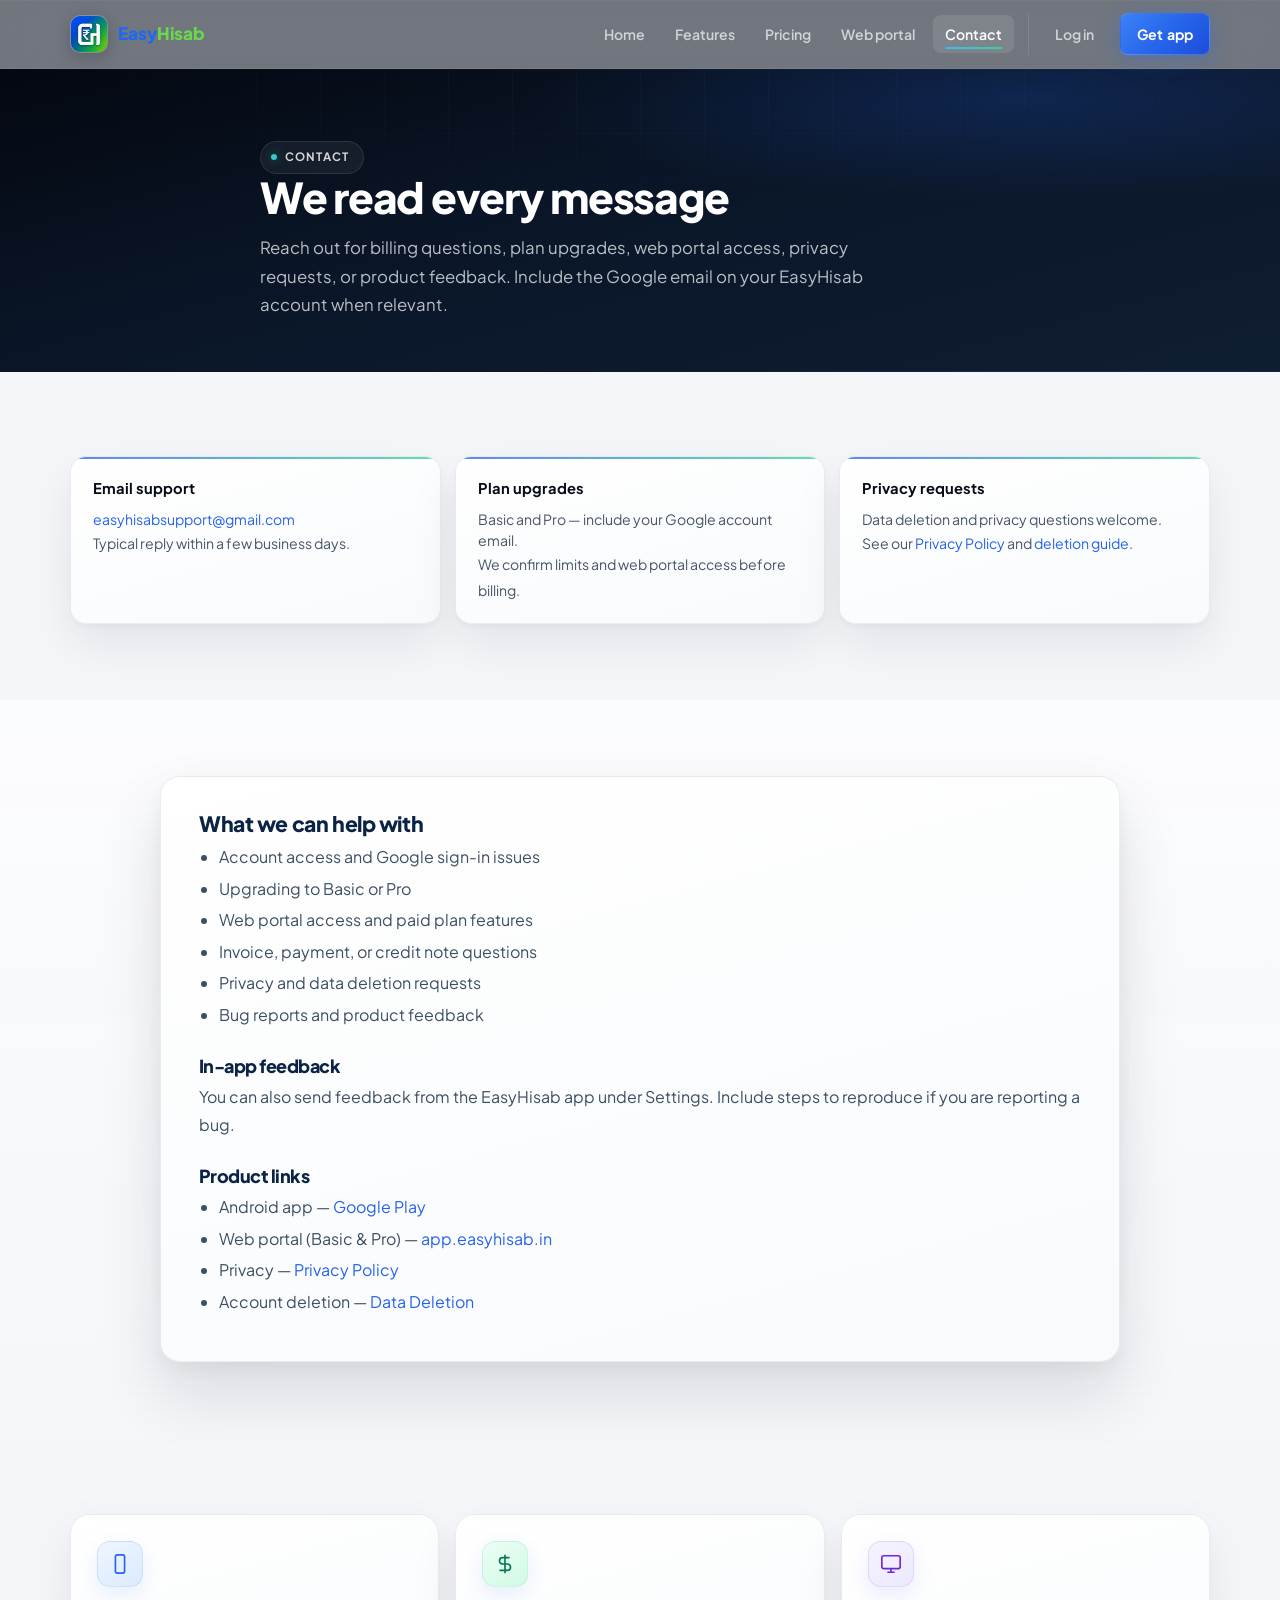
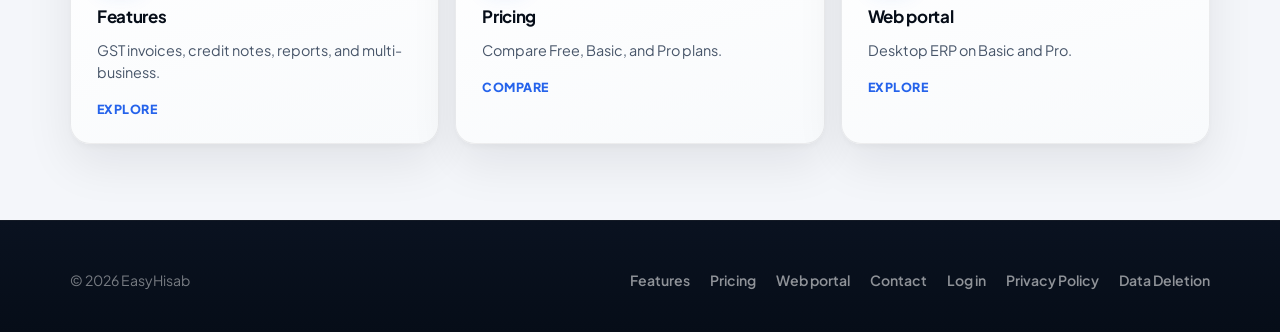
==== commit 689dcdbf: "chore(site): sync all brand assets with mobile app mark Use playstore icon for header brand-mark, lo" ====
--- a/contact/index.html
+++ b/contact/index.html
@@ -35,7 +35,7 @@
         <div class="topbar-row">
           <a class="brand" href="../" aria-label="EasyHisab home">
             <span class="brand-mark">
-              <img src="../assets/favicon.png" alt="">
+              <img src="../assets/brand-mark.png" alt="">
             </span>
             <span class="brand-name" aria-hidden="true">
               <span class="brand-easy">Easy</span><span class="brand-hisab">Hisab</span>
--- a/styles.css
+++ b/styles.css
@@ -210,7 +210,7 @@
 .brand-mark img {
   width: 100%;
   height: 100%;
-  object-fit: contain;
+  object-fit: cover;
 }
 
 .brand-name {
